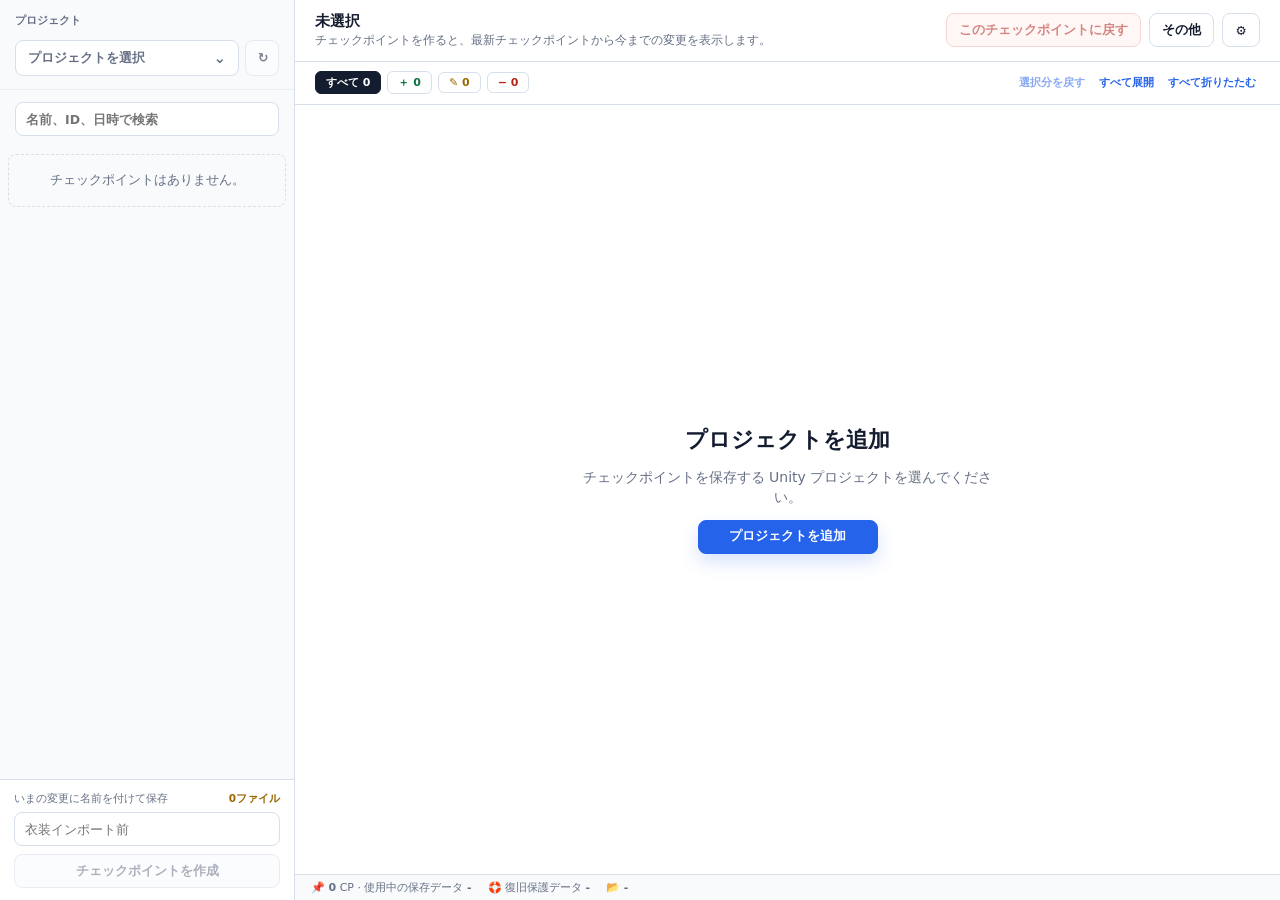
==== src/CheckPo.Tauri/frontend/index.html @ 946a8439 "Address authoritative restore review findings" ====
<!doctype html>
<html lang="ja">
  <head>
    <meta charset="UTF-8" />
    <meta name="viewport" content="width=device-width, initial-scale=1.0" />
    <title>CheckPo</title>
    <link rel="stylesheet" href="./styles.css" />
  </head>
  <body>
    <div class="app-shell">
      <main class="history-layout">
        <aside class="history-sidebar" aria-label="Project">
          <section class="project-header">
            <div class="project-switcher">
              <div class="project-menu" id="projectMenu">
                <span class="field-label" data-i18n="registeredProjects">Registered projects</span>
                <div class="project-picker-row">
                  <button class="project-menu-button" id="projectMenuButton" type="button" aria-haspopup="dialog">
                    <span id="projectMenuLabel" data-i18n="projectSelectPlaceholder">Choose a project</span>
                    <span class="menu-chevron" aria-hidden="true">⌄</span>
                  </button>
                  <button class="icon-button square-icon-button" id="refreshButton" type="button" data-command="refresh_project" data-i18n-aria-label="refresh" data-i18n-title="refresh" aria-label="Refresh" title="Refresh">
                    <span aria-hidden="true">↻</span>
                    <span class="sr-only" data-i18n="refresh">Refresh</span>
                  </button>
                </div>
              </div>
            </div>
          </section>

          <section class="history-tools">
            <label class="field">
              <span data-i18n="searchCheckpoints">Search checkpoints</span>
              <input id="checkpointSearch" type="text" autocomplete="off" data-i18n-placeholder="searchCheckpointsPlaceholder" />
            </label>
            <section class="checkpoint-index-notice" id="checkpointIndexNotice" role="region" aria-labelledby="checkpointIndexMessage" hidden>
              <p id="checkpointIndexMessage" role="status"></p>
              <button class="button" id="rebuildIndexButton" type="button" data-command="rebuild_index">索引を再構築</button>
            </section>
          </section>

          <div class="checkpoint-list" id="checkpointList" role="listbox" tabindex="0"></div>

          <section class="savebox">
            <label class="savebox-hint" for="checkpointName">
              <span data-i18n="saveCurrentChanges">いまの変更に名前を付けて保存</span>
              <b id="pendingFileCount">0<span data-i18n="fileUnit">ファイル</span></b>
            </label>
            <input id="checkpointName" type="text" data-i18n-placeholder="checkpointNamePlaceholder" data-i18n-aria-label="checkpointName" aria-label="チェックポイント名" />
            <button class="button primary" id="createCheckpointButton" type="button" data-command="create_checkpoint">
              <span data-i18n="createCheckpoint">チェックポイントを作成</span>
            </button>
          </section>
        </aside>

        <section class="detail-pane">
          <header class="detail-toolbar">
            <div class="active-checkpoint-card" id="activeCheckpointCard">
              <h2 id="activeCheckpointTitle" data-i18n="noSelection">No checkpoint selected</h2>
              <p id="diffSummary" data-i18n="diffEmpty">Create a checkpoint to see changes since the latest checkpoint.</p>
            </div>
            <div class="toolbar-actions">
              <button class="button danger-secondary" id="previewRollbackButton" type="button" data-command="preview_rollback" data-i18n="previewRollback">Preview rollback</button>
              <button class="button" id="advancedButton" type="button" data-i18n="advancedActions">More</button>
              <button class="icon-button settings-button" id="settingsButton" type="button" aria-label="設定" title="設定">⚙</button>
            </div>
          </header>

          <div class="diff-filter-row">
            <button class="filter-chip is-active" type="button" data-diff-filter="all">すべて 0</button>
            <button class="filter-chip added" type="button" data-diff-filter="added">＋ 0</button>
            <button class="filter-chip modified" type="button" data-diff-filter="modified">✎ 0</button>
            <button class="filter-chip deleted" type="button" data-diff-filter="deleted">− 0</button>
            <div class="tree-tools">
              <button class="ghost-button tree-command" id="discardSelectedDiffButton" type="button" data-destructive="true" data-i18n="discardSelectedChanges">選択分を戻す</button>
              <button class="ghost-button tree-command" id="expandDiffTreeButton" type="button" data-i18n="expandAll">すべて展開</button>
              <button class="ghost-button tree-command" id="collapseDiffTreeButton" type="button" data-i18n="collapseAll">すべて折りたたむ</button>
            </div>
          </div>

          <section class="update-banner" id="updateBanner" hidden>
            <div>
              <strong data-i18n="updateAvailable">A new version is available</strong>
              <span id="updateVersionText">Latest version: -</span>
            </div>
            <button class="button primary" id="installUpdateButton" type="button" data-i18n="installUpdate">Update</button>
          </section>

          <section class="pending-banner" id="pendingTransactionBanner" hidden>
            <div class="pending-banner-copy">
              <strong data-i18n="pendingTransactionTitle">Interrupted rollback detected</strong>
              <span id="pendingTransactionText">Recover the interrupted rollback before changing this project.</span>
              <section class="recovery-guidance" id="recoveryGuidance" aria-live="polite" hidden>
                <p id="recoveryFailureReason"></p>
              </section>
            </div>
            <div class="pending-banner-actions" id="pendingTransactionActions">
              <button class="button danger-secondary" id="recoverTransactionsButton" type="button" data-i18n="recoverTransactions">Recover</button>
            </div>
          </section>

          <section class="error-banner" id="errorBanner" role="alert" aria-live="assertive" hidden>
            <div>
              <strong>操作を完了できませんでした</strong>
              <span id="errorBannerText"></span>
            </div>
            <button class="ghost-button" id="dismissErrorButton" type="button">閉じる</button>
          </section>

          <section class="warning-banner" id="warningBanner" role="status" aria-live="polite" hidden>
            <div>
              <strong data-i18n="warningBannerTitle">一部を完全に確認できませんでした</strong>
              <span id="warningBannerText"></span>
            </div>
          </section>

          <section class="quarantine-banner" id="unresolvedQuarantineBanner" hidden>
            <div>
              <strong data-i18n="unresolvedQuarantineTitle">プロジェクトの状態を確認できません</strong>
              <span id="unresolvedQuarantineText"></span>
            </div>
          </section>

          <section class="project-warning-banner" id="projectWarningBanner" hidden>
            <div>
              <strong data-i18n="projectWarningTitle">Project path warning</strong>
              <span id="projectWarningText">This project was opened from a different path.</span>
            </div>
            <button class="button" id="confirmProjectLocationButton" type="button" data-command="confirm_project_location" data-i18n="confirmProjectLocation">Use this location</button>
            <button class="button danger-secondary" id="startSeparateProjectButton" type="button" data-command="start_as_separate_project" data-i18n="startSeparateProject">Start separately</button>
          </section>

          <section class="status-banner" id="statusBanner" role="status" aria-live="polite" hidden>
            <span id="statusBannerText"></span>
            <button class="ghost-button" id="dismissStatusButton" type="button">閉じる</button>
          </section>

          <section class="detail-content">
            <div class="project-empty-state" id="projectEmptyState">
              <h2 data-i18n="noProjectTitle">プロジェクトを追加</h2>
              <p data-i18n="noProjectDescription">チェックポイントを保存する Unity プロジェクトを選んでください。</p>
              <button class="button primary" id="addProjectFromEmptyButton" type="button" data-i18n="addProject">プロジェクトを追加</button>
            </div>
            <div class="diff-tree" id="diffGroups"></div>
          </section>

          <footer class="status-bar">
            <span data-i18n-title="referencedStorageDescription">📌 <strong id="checkpointCount">0</strong> CP · <span data-i18n="referencedStorage">使用中の保存データ</span> <strong id="storedSize">-</strong></span>
            <span>🛟 復旧保護データ <strong id="recoveryRescueSize">-</strong></span>
            <span class="status-path">📂 <strong id="projectStatusPath">-</strong></span>
            <span class="auto-refresh-status" id="autoRefreshStatus" hidden>
              <span class="activity-dot" aria-hidden="true"></span>
              <span data-i18n="refreshingDiffView">差分表示を更新中</span>
            </span>
            <span class="advanced-metric" hidden><strong id="logicalSize">-</strong><strong id="uniqueBlobs">-</strong><strong id="packCount">-</strong></span>
          </footer>
        </section>
      </main>
    </div>

    <div class="context-menu" id="contextMenu" role="menu" hidden></div>

    <div class="settings-overlay" id="settingsOverlay" hidden>
      <section class="settings-panel" role="dialog" aria-modal="true" aria-labelledby="settingsTitle">
        <header class="settings-header">
          <h2 id="settingsTitle" data-i18n="settings">Settings</h2>
          <button class="ghost-button" id="closeSettingsButton" type="button" data-i18n="close">Close</button>
        </header>

        <section class="settings-section" aria-labelledby="themeTitle">
          <h3 id="themeTitle" data-i18n="theme">Theme</h3>
          <div class="language-switcher settings-language-switcher" role="group" data-i18n-aria-label="theme" aria-label="テーマ">
            <button class="segmented is-active" id="themeSystem" type="button" data-theme-option="system" data-i18n="themeSystem" aria-pressed="true">System</button>
            <button class="segmented" id="themeLight" type="button" data-theme-option="light" data-i18n="themeLight" aria-pressed="false">Light</button>
            <button class="segmented" id="themeDark" type="button" data-theme-option="dark" data-i18n="themeDark" aria-pressed="false">Dark</button>
          </div>
        </section>

        <p class="dialog-status" id="settingsStatus" role="status" aria-live="polite" hidden></p>

        <section class="settings-section" aria-labelledby="updateSettingsTitle">
          <h3 id="updateSettingsTitle" data-i18n="updates">Updates</h3>
          <p id="updateSettingsStatus" data-i18n="updateStatusIdle">Update check has not run.</p>
          <div class="project-actions">
            <button class="button" id="checkUpdateButton" type="button" data-i18n="checkForUpdate">Check for updates</button>
          </div>
        </section>

        <section class="settings-section" aria-labelledby="storageSettingsTitle">
          <h3 id="storageSettingsTitle" data-i18n="storageRootPath">保存データの再接続</h3>
          <label class="field">
            <span data-i18n="defaultNewProjectStorageRoot">Default storage for new projects</span>
            <span class="field-with-button">
              <input id="settingsDefaultStorageRootPath" type="text" autocomplete="off" data-i18n-placeholder="defaultStorageRootPlaceholder" />
              <button class="icon-button square-icon-button field-folder-button" id="pickDefaultStorageRootButton" type="button" data-i18n-aria-label="pickStorageFolder" data-i18n-title="pickStorageFolder" aria-label="Pick storage folder" title="Pick storage folder">
                <svg viewBox="0 0 24 24" aria-hidden="true" focusable="false">
                  <path d="M3.5 6.5h6l2 2h9v9.5a2 2 0 0 1-2 2h-15a2 2 0 0 1-2-2v-9.5a2 2 0 0 1 2-2Z" />
                  <path d="M3.5 8.5h17" />
                </svg>
              </button>
            </span>
          </label>
          <label class="field">
            <span data-i18n="currentStorageRoot">Current storage</span>
            <input id="settingsStorageRootPath" type="text" autocomplete="off" readonly />
          </label>
          <label class="field">
            <span data-i18n="newStorageRoot">New storage</span>
            <span class="field-with-button">
              <input id="settingsNewStorageRootPath" type="text" autocomplete="off" />
              <button class="icon-button square-icon-button field-folder-button" id="pickStorageRootButton" type="button" data-i18n-aria-label="pickStorageFolder" data-i18n-title="pickStorageFolder" aria-label="Pick storage folder" title="Pick storage folder">
                <svg viewBox="0 0 24 24" aria-hidden="true" focusable="false">
                  <path d="M3.5 6.5h6l2 2h9v9.5a2 2 0 0 1-2 2h-15a2 2 0 0 1-2-2v-9.5a2 2 0 0 1 2-2Z" />
                  <path d="M3.5 8.5h17" />
                </svg>
              </button>
            </span>
          </label>
          <div class="project-actions">
            <button class="button primary" id="setStorageRootButton" type="button" data-command="set_storage_root" data-i18n="setStorageRoot">手動移動済みの保存データへ再接続</button>
          </div>
        </section>

        <section class="settings-section" aria-labelledby="gcSettingsTitle">
          <h3 id="gcSettingsTitle" data-i18n="gcDryRun">不要なバックアップデータ</h3>
          <p id="gcSummary" data-i18n="gcEmpty">GC analysis has not run.</p>
          <div class="project-actions">
            <button class="button" id="analyzeGcButton" type="button" data-command="analyze_gc" data-i18n="analyzeGc">不要なバックアップデータを確認</button>
            <button class="button danger-secondary" id="applyGcButton" type="button" data-command="apply_gc" data-i18n="applyGc">不要なバックアップデータを削除</button>
          </div>
          <p id="gcResult">-</p>
        </section>
      </section>
    </div>

    <div class="advanced-overlay" id="advancedOverlay" hidden>
      <section class="advanced-dialog" role="dialog" aria-modal="true" aria-labelledby="advancedTitle">
        <header class="advanced-dialog-header">
          <h2 id="advancedTitle" data-i18n="advancedActions">More</h2>
          <button class="ghost-button" id="closeAdvancedButton" type="button" data-i18n="close">Close</button>
        </header>

        <p class="dialog-status" id="advancedStatus" role="status" aria-live="polite" hidden></p>

        <div class="result-strip">
          <article class="info-band small">
            <h4 data-i18n="diffResult">Changes since latest checkpoint</h4>
            <p data-i18n="diffUpdated">Exact changes checked.</p>
          </article>
          <button class="button" id="diffButton" type="button" data-command="diff_checkpoint_full" data-i18n="runDiff">Check exact changes</button>
        </div>

        <div class="result-strip">
          <article class="info-band small">
            <h4 data-i18n="verification">Checkpoint corruption check</h4>
            <p id="verificationSummary" data-i18n="notRun">Not run.</p>
          </article>
          <div class="inline-actions">
            <button class="button" id="verifyButton" type="button" data-command="verify_checkpoint" data-i18n="verifyCheckpoint">Check checkpoint</button>
            <button class="button" id="verifyProjectButton" type="button" data-command="verify_project" data-i18n="verifyProject">Check project</button>
            <button class="button danger-secondary" id="deleteCheckpointButton" type="button" data-command="delete_checkpoint" data-i18n="deleteCheckpoint">Delete checkpoint</button>
          </div>
        </div>

        <details class="inspector-section">
          <summary data-i18n="maintenance">Maintenance</summary>
          <article class="storage-widget">
            <div class="maintenance-actions">
              <button class="button" id="previewCleanupButton" type="button" data-command="preview_transaction_cleanup" data-i18n="previewCleanup">Preview cleanup</button>
              <button class="button danger-secondary" id="applyCleanupButton" type="button" data-command="apply_transaction_cleanup" data-i18n="applyCleanup">Apply cleanup</button>
            </div>
            <h4 data-i18n="transactionCleanup">復旧用データの片付け</h4>
            <p id="cleanupSummary" data-i18n="cleanupEmpty">Cleanup preview has not run.</p>
            <p id="cleanupResult">-</p>
          </article>
          <article class="storage-widget">
            <div class="maintenance-actions">
              <button class="button" id="previewTempCleanupButton" type="button" data-command="preview_temp_cleanup">一時ファイル確認</button>
              <button class="button danger-secondary" id="applyTempCleanupButton" type="button" data-command="apply_temp_cleanup" data-destructive="true">一時ファイル削除</button>
            </div>
            <h4>一時ファイルの片付け</h4>
            <p id="tempCleanupSummary">未確認</p>
            <p id="tempCleanupResult">-</p>
          </article>
        </details>

        <details class="inspector-section">
          <summary data-i18n="operationLog">Operation log</summary>
          <article class="log-panel">
            <div class="section-heading compact">
              <h3 data-i18n="operationLog">Operation log</h3>
              <span>
                <button class="ghost-button" id="openDiagnosticLogsButton" type="button">診断ログフォルダ</button>
                <button class="ghost-button" id="clearLogButton" type="button" data-i18n="clear">Clear</button>
              </span>
            </div>
            <ol class="log-list" id="logList"></ol>
          </article>
        </details>

        <details class="inspector-section">
          <summary data-i18n="latestResult">Latest result</summary>
          <article class="raw-result">
            <div class="section-heading compact">
              <h3 data-i18n="latestResult">Latest result</h3>
              <button class="ghost-button" id="clearResultButton" type="button" data-i18n="clear">Clear</button>
            </div>
            <pre id="resultOutput">{}</pre>
          </article>
        </details>
      </section>
    </div>

    <div class="project-registration-overlay" id="projectRegistrationOverlay" hidden>
      <section class="project-registration-dialog" role="dialog" aria-modal="true" aria-labelledby="projectRegistrationTitle">
        <header class="project-registration-header">
          <h2 id="projectRegistrationTitle" data-i18n="addProject">Add project</h2>
          <button class="ghost-button" id="closeProjectRegistrationButton" type="button" data-i18n="close">Close</button>
        </header>

        <p class="dialog-status" id="projectRegistrationStatus" role="status" aria-live="polite" hidden></p>

        <label class="field">
          <span data-i18n="projectPath">Project path</span>
          <span class="field-with-button">
            <input id="projectPath" type="text" autocomplete="off" data-i18n-placeholder="projectPathPlaceholder" />
            <button class="icon-button square-icon-button field-folder-button" id="pickProjectButton" type="button" data-i18n-aria-label="pickFolder" data-i18n-title="pickFolder" aria-label="Pick folder" title="Pick folder">
              <svg viewBox="0 0 24 24" aria-hidden="true" focusable="false">
                <path d="M3.5 6.5h6l2 2h9v9.5a2 2 0 0 1-2 2h-15a2 2 0 0 1-2-2v-9.5a2 2 0 0 1 2-2Z" />
                <path d="M3.5 8.5h17" />
              </svg>
            </button>
          </span>
        </label>

        <label class="field">
          <span data-i18n="initialStorageRoot">Checkpoint storage</span>
          <span class="field-with-button">
            <input id="registrationStorageRootPath" type="text" autocomplete="off" data-i18n-placeholder="defaultStorageRootPlaceholder" />
            <button class="icon-button square-icon-button field-folder-button" id="pickRegistrationStorageRootButton" type="button" data-i18n-aria-label="pickStorageFolder" data-i18n-title="pickStorageFolder" aria-label="Pick storage folder" title="Pick storage folder">
              <svg viewBox="0 0 24 24" aria-hidden="true" focusable="false">
                <path d="M3.5 6.5h6l2 2h9v9.5a2 2 0 0 1-2 2h-15a2 2 0 0 1-2-2v-9.5a2 2 0 0 1 2-2Z" />
                <path d="M3.5 8.5h17" />
              </svg>
            </button>
          </span>
        </label>

        <fieldset class="initial-checkpoint-choice">
          <legend data-i18n="initialCheckpointQuestion">初回チェックポイントを作りますか？</legend>
          <label class="radio-row">
            <input type="radio" name="registrationInitialCheckpoint" value="yes" checked />
            <span data-i18n="initialCheckpointYes">はい（おすすめ）</span>
          </label>
          <label class="radio-row">
            <input type="radio" name="registrationInitialCheckpoint" value="no" />
            <span data-i18n="initialCheckpointNo">いいえ</span>
          </label>
        </fieldset>

        <div class="project-actions">
          <button class="button primary" id="openProjectButton" type="button">
            <span data-i18n="openOrStartProject">Use this project</span>
          </button>
        </div>
      </section>
    </div>

    <div class="project-selection-overlay" id="projectSelectionOverlay" hidden>
      <section class="project-selection-dialog" role="dialog" aria-modal="true" aria-labelledby="projectSelectionTitle">
        <header class="project-selection-header">
          <h2 id="projectSelectionTitle" data-i18n="registeredProjects">Registered projects</h2>
          <button class="ghost-button" id="closeProjectSelectionButton" type="button" data-i18n="close">Close</button>
        </header>

        <p class="dialog-status" id="projectSelectionStatus" role="status" aria-live="polite" hidden></p>

        <div class="project-selection-list" id="projectSelectionList" role="listbox" aria-label="登録済みプロジェクト"></div>

        <div class="dialog-actions">
          <button class="button primary" id="addProjectFromSelectionButton" type="button" data-i18n="addProject">Add project</button>
        </div>
      </section>
    </div>

    <div class="rollback-overlay" id="rollbackOverlay" hidden>
      <section class="rollback-dialog" role="dialog" aria-modal="true" aria-labelledby="rollbackDialogTitle">
        <header class="rollback-dialog-header">
          <div>
            <p class="eyebrow" data-i18n="selectedActions">Selected checkpoint</p>
            <h2 id="rollbackDialogTitle" data-i18n="rollback">Rollback</h2>
          </div>
          <button class="ghost-button" id="closeRollbackDialogButton" type="button" data-i18n="close">Close</button>
        </header>

        <p class="dialog-status" id="rollbackStatus" role="status" aria-live="polite" hidden></p>

        <section class="rollback-zone">
          <div class="danger-band">
            <h2 data-i18n="rollbackTitle">Rollback modifies the current Unity project</h2>
            <p data-i18n="rollbackAuthoritativeDescription">Close Unity before restoring. CheckPo verifies the target is stable and temporarily protects conflicting content before applying the selected checkpoint.</p>
            <p id="rollbackSummary" data-i18n="rollbackEmpty">Preview rollback before applying it.</p>
            <p class="dialog-error" id="rollbackError" role="alert" hidden></p>
            <ul id="rollbackWarnings"></ul>
          </div>
          <div class="rollback-confirm">
            <label class="checkbox-row">
              <input id="rollbackConfirm" type="checkbox" />
              <span data-i18n="rollbackConfirm">I understand this will modify the current Unity project.</span>
            </label>
            <button class="button danger" id="applyRollbackButton" type="button" data-command="apply_rollback" disabled>
              <span data-i18n="applyRollback">Apply rollback</span>
            </button>
          </div>
          <div class="operation-list" id="rollbackOperations"></div>
        </section>
      </section>
    </div>

    <div class="recovery-conflict-overlay" id="recoveryConflictOverlay" hidden>
      <section class="recovery-conflict-dialog" role="dialog" aria-modal="true" aria-labelledby="recoveryConflictTitle">
        <header class="recovery-conflict-header">
          <div>
            <p class="eyebrow">中断された作業の復旧</p>
            <h2 id="recoveryConflictTitle">残したいファイルを選ぶ</h2>
          </div>
          <button class="ghost-button" id="closeRecoveryConflictButton" type="button">閉じる</button>
        </header>

        <p>先にUnityを閉じてください。選んだファイルは別の場所へ保存できます。すべての競合内容は復旧前にCheckPo内部へ一時保護されますが、「復旧用データの片付け」で削除されます。</p>
        <p class="dialog-status" id="recoveryConflictStatus" role="status" aria-live="polite" hidden></p>

        <label class="recovery-select-all">
          <input id="recoverySelectAll" type="checkbox" checked />
          <span>すべて選択</span>
          <strong id="recoverySelectionSummary"></strong>
        </label>
        <div class="recovery-conflict-list" id="recoveryConflictList"></div>

        <label class="field">
          <span>保存先</span>
          <span class="field-with-button">
            <input id="recoveryExportRoot" type="text" readonly placeholder="保存先フォルダーを選んでください" />
            <button class="icon-button square-icon-button field-folder-button" id="pickRecoveryExportRootButton" type="button" aria-label="保存先フォルダーを選ぶ" title="保存先フォルダーを選ぶ">
              <svg viewBox="0 0 24 24" aria-hidden="true" focusable="false">
                <path d="M3.5 6.5h6l2 2h9v9.5a2 2 0 0 1-2 2h-15a2 2 0 0 1-2-2v-9.5a2 2 0 0 1 2-2Z" />
                <path d="M3.5 8.5h17" />
              </svg>
            </button>
          </span>
        </label>

        <p class="recovery-selection-warning" id="recoverySelectionWarning" hidden></p>
        <div class="dialog-actions recovery-conflict-actions">
          <button class="button" id="cancelRecoveryConflictButton" type="button">キャンセル</button>
          <button class="button danger-secondary" id="applyRecoveryConflictWithoutExportButton" type="button" disabled>外部保存せず復旧</button>
          <button class="button primary" id="applyRecoveryConflictButton" type="button" disabled>選んだファイルを保存して復旧</button>
        </div>
      </section>
    </div>

    <div class="confirm-overlay" id="confirmOverlay" hidden>
      <section class="confirm-box" role="dialog" aria-modal="true" aria-labelledby="confirmTitle">
        <h2 id="confirmTitle">確認</h2>
        <p id="confirmMessage">続行しますか？</p>
        <fieldset class="initial-checkpoint-choice" id="confirmInitialCheckpointChoice" hidden>
          <legend data-i18n="initialCheckpointQuestion">初回チェックポイントを作りますか？</legend>
          <label class="radio-row">
            <input type="radio" name="confirmInitialCheckpoint" value="yes" checked />
            <span data-i18n="initialCheckpointYes">はい（おすすめ）</span>
          </label>
          <label class="radio-row">
            <input type="radio" name="confirmInitialCheckpoint" value="no" />
            <span data-i18n="initialCheckpointNo">いいえ</span>
          </label>
        </fieldset>
        <div class="confirm-actions">
          <button class="button" id="confirmCancelButton" type="button">キャンセル</button>
          <button class="button danger" id="confirmOkButton" type="button">戻す</button>
        </div>
      </section>
    </div>

    <div class="confirm-overlay error-overlay" id="errorOverlay" hidden>
      <section class="confirm-box" role="alertdialog" aria-modal="true" aria-labelledby="errorDialogTitle" aria-describedby="errorDialogText">
        <h2 id="errorDialogTitle">操作を完了できませんでした</h2>
        <p id="errorDialogText"></p>
        <div class="confirm-actions">
          <button class="button primary" id="dismissErrorDialogButton" type="button">閉じる</button>
        </div>
      </section>
    </div>

    <div class="busy-overlay" id="busyOverlay" hidden>
      <div class="busy-box" role="dialog" aria-modal="true" aria-labelledby="busyTitle" aria-describedby="busyCommand busyProgressText busyCloseNotice" tabindex="-1">
        <div class="spinner" aria-hidden="true"></div>
        <strong id="busyTitle" data-i18n="working">Working...</strong>
        <span id="busyCommand"></span>
        <progress id="busyProgress" class="busy-progress" max="100"></progress>
        <span id="busyProgressText" class="busy-progress-text"></span>
        <span id="busyCloseNotice" class="busy-close-notice" role="status" aria-live="assertive" hidden></span>
        <button class="button" id="cancelOperationButton" type="button" data-i18n="cancelOperation">Cancel</button>
      </div>
    </div>

    <script src="./config.js" defer></script>
    <script src="./utils.js" defer></script>
    <script src="./i18n.js" defer></script>
    <script src="./frontend-state.js" defer></script>
    <script src="./app.js" defer></script>
    <script src="./theme.js" defer></script>
    <script src="./diff-tree.js" defer></script>
    <script src="./dialogs.js" defer></script>
  </body>
</html>
---- src/CheckPo.Tauri/frontend/styles.css ----
/*
  Stylesheet order is intentional:
  1. theme tokens and legacy component rules
  2. canonical hybrid tree UI overrides
  3. explicit theme overrides
  4. final layout guard

  Later sections are the source of truth when selectors overlap.
*/

:root {
  color-scheme: light;
  --bg: #eef3f8;
  --surface: #ffffff;
  --surface-strong: #f6f8fb;
  --surface-muted: #f8fafc;
  --surface-elevated: rgba(255, 255, 255, 0.92);
  --control-bg: #f8fafc;
  --control-hover: #f1f5f9;
  --text: #141c2f;
  --muted: #667085;
  --border: #d7dfeb;
  --border-soft: #e7edf5;
  --primary: #2563eb;
  --primary-dark: #1d4ed8;
  --primary-soft: #eff6ff;
  --danger: #b42318;
  --danger-soft: #fff1f0;
  --warning: #f97316;
  --warning-soft: #fff7ed;
  --success: #087443;
  --success-soft: #ecfdf3;
  --hover-border: #b8c5d8;
  --ring: rgba(37, 99, 235, 0.16);
  --shadow: 0 18px 50px rgba(15, 23, 42, 0.1);
  --shadow-soft: 0 1px 2px rgba(15, 23, 42, 0.05);
  font-family:
    Inter, ui-sans-serif, system-ui, -apple-system, BlinkMacSystemFont, "Segoe UI", sans-serif;
}

* {
  box-sizing: border-box;
}

[hidden] {
  display: none !important;
}

body {
  min-width: 360px;
  margin: 0;
  background:
    linear-gradient(180deg, #f7f9fc 0, #eef3f8 340px),
    var(--bg);
  color: var(--text);
}

button,
input,
select {
  font: inherit;
}

input,
select,
button {
  transition:
    background-color 0.16s ease,
    border-color 0.16s ease,
    box-shadow 0.16s ease,
    color 0.16s ease,
    transform 0.16s ease;
}

button {
  cursor: pointer;
}

button:disabled,
select:disabled {
  cursor: not-allowed;
  opacity: 0.55;
}

.app-shell {
  width: min(1440px, 100%);
  min-height: 100vh;
  margin: 0 auto;
  padding: 16px;
}

.brand,
.path-row,
.button-grid,
.create-row,
.inline-actions,
.list-toolbar,
.rollback-confirm,
.maintenance-actions {
  display: flex;
  align-items: center;
  gap: 12px;
}

.brand-mark {
  display: grid;
  width: 48px;
  height: 48px;
  place-items: center;
  border-radius: 8px;
  background: #172033;
  color: #ffffff;
  font-weight: 800;
  letter-spacing: 0;
}

h1,
h2,
h3,
h4,
p {
  margin: 0;
}

h1 {
  font-size: 24px;
  line-height: 1.15;
}

h2 {
  font-size: 18px;
}

h3 {
  font-size: 15px;
}

h4 {
  font-size: 13px;
}

p {
  color: var(--muted);
  line-height: 1.45;
}

.language-switcher {
  display: inline-flex;
  padding: 3px;
  border: 1px solid var(--border);
  border-radius: 999px;
  background: rgba(255, 255, 255, 0.8);
}

.segmented {
  min-width: 82px;
  min-height: 30px;
  border: 0;
  border-radius: 999px;
  background: transparent;
  color: var(--muted);
}

.segmented.is-active {
  background: var(--text);
  color: #ffffff;
}

.client-layout {
  display: grid;
  grid-template-columns: 380px minmax(0, 1fr);
  min-height: calc(100vh - 32px);
  border: 1px solid var(--border);
  border-radius: 8px;
  overflow: hidden;
  background: var(--surface-elevated);
  box-shadow: var(--shadow);
}

.history-layout {
  display: grid;
  grid-template-columns: 360px minmax(0, 1fr);
  min-height: calc(100vh - 32px);
  border: 1px solid var(--border);
  border-radius: 8px;
  overflow: hidden;
  background: var(--surface-elevated);
  box-shadow: var(--shadow);
}

.history-sidebar {
  display: grid;
  grid-template-rows: auto auto minmax(0, 1fr);
  min-width: 0;
  min-height: 0;
  border-right: 1px solid var(--border);
  background: var(--surface-muted);
}

.project-header,
.history-tools {
  display: grid;
  gap: 14px;
  padding: 16px;
  border-bottom: 1px solid var(--border);
}

.project-header h2 {
  overflow: hidden;
  text-overflow: ellipsis;
  white-space: nowrap;
}

.detail-pane {
  display: grid;
  grid-template-rows: auto auto minmax(0, 1fr);
  min-width: 0;
  min-height: 0;
  background: var(--bg);
}

.detail-toolbar {
  display: flex;
  align-items: center;
  justify-content: space-between;
  gap: 14px;
  min-height: 72px;
  border-bottom: 1px solid var(--border);
  background: var(--surface-elevated);
  padding: 12px 16px;
}

.detail-toolbar h2 {
  max-width: 46vw;
  overflow: hidden;
  text-overflow: ellipsis;
  white-space: nowrap;
}

.active-checkpoint-card {
  min-width: 0;
  border-radius: 8px;
  padding: 6px 8px;
}

.active-checkpoint-card.is-disabled {
  cursor: default;
}

.detail-content {
  display: grid;
  grid-template-columns: minmax(0, 1fr);
  min-height: 0;
  overflow: auto;
  background: var(--bg);
  padding: 16px;
}

.primary-column {
  display: grid;
  align-content: start;
  gap: 12px;
  min-width: 0;
}

.result-strip {
  display: grid;
  gap: 10px;
}

.advanced-metric {
  display: none !important;
}

.inspector-section {
  border-top: 1px solid var(--border-soft);
  padding-top: 10px;
}

.inspector-section:last-child {
  border-bottom: 1px solid var(--border-soft);
  padding-bottom: 10px;
}

.inspector-section summary {
  min-height: 34px;
  color: var(--text);
  cursor: pointer;
  font-size: 13px;
  font-weight: 800;
  list-style-position: outside;
}

.inspector-section[open] summary {
  margin-bottom: 10px;
}

.sidebar {
  display: grid;
  grid-template-rows: auto minmax(0, 1fr);
  min-height: 0;
  border-right: 1px solid var(--border);
  background: var(--surface-muted);
}

.sidebar-section {
  min-width: 0;
  padding: 14px;
}

.project-section {
  border-bottom: 1px solid var(--border);
}

.checkpoints-section {
  display: grid;
  grid-template-rows: auto auto minmax(0, 1fr);
  min-height: 0;
}

.project-actions,
.inline-actions,
.toolbar-actions {
  display: flex;
  flex-wrap: wrap;
  gap: 8px;
}

.project-actions {
  margin-top: 10px;
}

.project-switcher {
  display: grid;
  grid-template-columns: minmax(0, 1fr);
  gap: 8px;
}

.dialog-actions {
  display: flex;
  flex-wrap: wrap;
  gap: 8px;
}

.project-menu {
  display: grid;
  gap: 6px;
  min-width: 0;
}

.project-picker-row {
  display: grid;
  grid-template-columns: minmax(0, 1fr) 40px;
  align-items: center;
  gap: 8px;
}

.field-label {
  color: var(--muted);
  font-size: 13px;
  font-weight: 600;
}

.project-menu-button {
  display: grid;
  grid-template-columns: minmax(0, 1fr) auto;
  align-items: center;
  gap: 10px;
  width: 100%;
  min-height: 40px;
  border: 1px solid var(--border);
  border-radius: 8px;
  background: var(--control-bg);
  color: var(--muted);
  padding: 8px 10px;
  text-align: left;
  font-weight: 800;
}

.project-menu-button.has-selection {
  color: var(--text);
}

.project-menu-button:hover:not(:disabled),
.project-menu-button[aria-expanded="true"] {
  border-color: var(--hover-border);
  background: var(--control-hover);
  box-shadow: var(--shadow-soft);
}

.menu-chevron {
  color: var(--muted);
  font-size: 15px;
}

.project-selection-list {
  display: grid;
  gap: 8px;
  max-height: min(420px, 52vh);
  overflow: auto;
}

.project-selection-list .empty-list {
  margin: 0;
}

.project-menu-item {
  display: grid;
  gap: 3px;
  width: 100%;
  min-height: 38px;
  border: 0;
  border-radius: 6px;
  background: transparent;
  color: var(--text);
  padding: 8px 9px;
  text-align: left;
  font-weight: 800;
}

.project-menu-item small {
  overflow: hidden;
  color: var(--muted);
  font-size: 11px;
  font-weight: 600;
  text-overflow: ellipsis;
  white-space: nowrap;
}

.project-menu-item:hover,
.project-menu-item.is-active {
  background: var(--primary-soft);
}

.project-menu-item.add-item {
  color: var(--primary);
}

.project-dialog-item {
  display: grid;
  gap: 4px;
  width: 100%;
  min-height: 56px;
  border: 1px solid var(--border);
  border-radius: 8px;
  background: var(--surface);
  color: var(--text);
  padding: 10px 12px;
  text-align: left;
  font-weight: 800;
}

.project-dialog-item small {
  overflow: hidden;
  color: var(--muted);
  font-size: 12px;
  font-weight: 600;
  text-overflow: ellipsis;
  white-space: nowrap;
}

.project-dialog-item:hover,
.project-dialog-item.is-active {
  border-color: var(--primary);
  background: var(--primary-soft);
}

.project-actions .button,
.project-actions .icon-button {
  flex: 1 1 110px;
}

.icon-button {
  min-height: 38px;
  border: 1px solid var(--border);
  border-radius: 8px;
  background: var(--control-bg);
  color: var(--text);
  padding: 8px 10px;
  font-weight: 700;
}

.square-icon-button {
  display: grid;
  width: 40px;
  height: 40px;
  min-height: 40px;
  place-items: center;
  padding: 0;
  font-size: 18px;
  line-height: 1;
}

.sr-only {
  position: absolute;
  width: 1px;
  height: 1px;
  overflow: hidden;
  clip: rect(0, 0, 0, 0);
  white-space: nowrap;
}

.settings-button {
  min-width: 72px;
  background: var(--control-bg);
}

.main-pane {
  min-width: 0;
  min-height: 0;
  overflow: auto;
  background: var(--surface);
}

.main-toolbar {
  position: sticky;
  top: 0;
  z-index: 2;
  display: flex;
  align-items: center;
  justify-content: space-between;
  gap: 14px;
  min-height: 72px;
  border-bottom: 1px solid var(--border);
  background: var(--surface-elevated);
  padding: 12px 16px;
}

.main-toolbar h2 {
  max-width: 52vw;
  overflow: hidden;
  text-overflow: ellipsis;
  white-space: nowrap;
}

.eyebrow {
  color: var(--muted);
  font-size: 12px;
  font-weight: 800;
  text-transform: uppercase;
}

.status-strip {
  display: grid;
  grid-template-columns: repeat(3, minmax(100px, 1fr));
  border-bottom: 1px solid var(--border);
  background: var(--surface-elevated);
}

.status-strip article {
  display: grid;
  gap: 3px;
  min-height: 66px;
  border-right: 1px solid var(--border-soft);
  padding: 12px 14px;
}

.status-strip article:last-child {
  border-right: 0;
}

.status-strip article:nth-child(3) {
  border-right: 0;
}

.status-strip span {
  color: var(--muted);
  font-size: 11px;
  font-weight: 800;
  text-transform: uppercase;
}

.status-strip strong {
  font-size: 18px;
  overflow-wrap: anywhere;
}

.update-banner,
.error-banner,
.warning-banner,
.pending-banner,
.quarantine-banner,
.project-warning-banner,
.status-banner {
  display: flex;
  align-items: center;
  justify-content: space-between;
  gap: 12px;
  border-bottom: 1px solid var(--border);
  padding: 10px 16px;
}

.update-banner {
  background: var(--success-soft);
}

.error-banner {
  background: var(--danger-soft);
}

.warning-banner {
  background: var(--warning-soft);
}

.pending-banner {
  background: var(--warning-soft);
  align-items: flex-start;
}

.pending-banner-copy {
  flex: 1 1 480px;
}

.pending-banner .pending-banner-actions {
  display: flex;
  flex: 0 1 auto;
  flex-wrap: wrap;
  justify-content: flex-end;
  gap: 8px;
}

.recovery-guidance {
  display: grid;
  gap: 5px;
  margin-top: 8px;
  padding-top: 8px;
  border-top: 1px solid color-mix(in srgb, var(--warning) 30%, transparent);
}

.recovery-guidance p {
  margin: 0;
  color: var(--text);
  font-size: 12px;
  line-height: 1.5;
}

.quarantine-banner {
  background: var(--danger-soft);
}

.project-warning-banner {
  background: var(--warning-soft);
}

.status-banner {
  background: var(--primary-soft);
}

.update-banner div,
.error-banner div,
.warning-banner div,
.pending-banner div,
.quarantine-banner div,
.project-warning-banner div {
  display: grid;
  gap: 2px;
  min-width: 0;
}

.update-banner strong {
  color: var(--success);
  font-size: 13px;
}

.pending-banner strong {
  color: var(--warning);
  font-size: 13px;
}

.error-banner strong {
  color: var(--danger);
  font-size: 13px;
}

.warning-banner strong {
  color: var(--warning);
  font-size: 13px;
}

.quarantine-banner strong {
  color: var(--danger);
  font-size: 13px;
}

.project-warning-banner strong {
  color: var(--warning);
  font-size: 13px;
}

.update-banner span,
.error-banner span,
.warning-banner span,
.pending-banner span,
.quarantine-banner span,
.project-warning-banner span,
.status-banner span {
  color: var(--muted);
  font-size: 12px;
  overflow-wrap: anywhere;
}

.dialog-status {
  border: 1px solid var(--border);
  border-radius: 8px;
  background: var(--primary-soft);
  color: var(--text);
  padding: 9px 11px;
  font-size: 12px;
  font-weight: 700;
  line-height: 1.45;
  overflow-wrap: anywhere;
}

.dialog-error {
  margin: 8px 0 0;
  color: var(--danger);
  font-weight: 700;
  white-space: pre-wrap;
}

.work-surface {
  display: grid;
  grid-template-columns: minmax(0, 1fr) 300px;
  gap: 14px;
  padding: 14px;
}

.surface-column,
.inspector,
.bottom-drawer {
  display: grid;
  align-content: start;
  gap: 12px;
  min-width: 0;
}

.diff-panel,
.storage-widget,
.log-panel {
  border: 1px solid var(--border);
  border-radius: 8px;
  background: var(--surface);
  padding: 14px;
  box-shadow: var(--shadow-soft);
}

.storage-widget h4 {
  margin-top: 12px;
  margin-bottom: 4px;
}

.rollback-zone {
  display: grid;
  gap: 10px;
  padding: 0;
}

.bottom-drawer {
  grid-template-columns: minmax(0, 1fr) minmax(280px, 0.7fr);
  padding: 0 14px 14px;
}

.visually-compact strong {
  font-size: 12px;
}

.workspace {
  display: grid;
  grid-template-columns: 360px minmax(0, 1fr);
  gap: 16px;
}

.command-panel,
.content-area {
  border: 1px solid var(--border);
  border-radius: 8px;
  background: var(--surface-elevated);
  box-shadow: var(--shadow);
}

.command-panel {
  align-self: start;
  padding: 18px;
}

.content-area {
  min-width: 0;
  overflow: hidden;
}

.section-heading {
  display: flex;
  align-items: flex-start;
  justify-content: space-between;
  gap: 12px;
  margin-bottom: 16px;
}

.section-heading.compact {
  align-items: center;
  margin-bottom: 12px;
}

.field {
  display: grid;
  gap: 6px;
  width: 100%;
  color: var(--muted);
  font-size: 13px;
  font-weight: 600;
}

.field-with-button {
  position: relative;
  display: block;
}

.field-with-button input[type="text"] {
  min-width: 0;
  padding-right: 44px;
}

.field-with-button .field-folder-button.square-icon-button {
  position: absolute;
  top: 50%;
  right: 5px;
  width: 30px;
  height: 30px;
  min-height: 30px;
  border: 0;
  background: transparent;
  color: var(--muted);
  padding: 0;
  transform: translateY(-50%);
  transition:
    background-color 0.12s ease,
    color 0.12s ease;
}

.field-with-button .field-folder-button svg {
  display: block;
  position: absolute;
  top: 50%;
  left: 50%;
  width: 18px;
  height: 18px;
  fill: none;
  stroke: currentColor;
  stroke-width: 1.8;
  stroke-linecap: round;
  stroke-linejoin: round;
  transform: translate(-50%, -50%);
}

.field-with-button .field-folder-button:hover:not(:disabled) {
  color: var(--text);
  background: var(--control-hover);
}

.field-with-button .field-folder-button:active:not(:disabled) {
  transform: translateY(-50%);
  box-shadow: none;
}

input[type="text"] {
  width: 100%;
  min-height: 40px;
  border: 1px solid var(--border);
  border-radius: 8px;
  background: var(--control-bg);
  color: var(--text);
  padding: 9px 11px;
  outline: none;
}

select {
  width: 100%;
  min-height: 40px;
  border: 1px solid var(--border);
  border-radius: 8px;
  background: var(--control-bg);
  color: var(--text);
  padding: 9px 34px 9px 11px;
  outline: none;
}

input[type="text"]:focus,
input[type="search"]:focus,
select:focus {
  border-color: var(--primary);
  background: var(--surface);
  box-shadow: 0 0 0 3px var(--ring);
}

input[type="search"] {
  width: 100%;
  min-height: 40px;
  border: 1px solid var(--border);
  border-radius: 8px;
  background: var(--control-bg);
  color: var(--text);
  padding: 9px 11px;
  outline: none;
}

.path-row {
  align-items: flex-end;
  flex-wrap: wrap;
}

.path-row .button {
  flex: 0 0 auto;
}

.button-grid {
  display: grid;
  grid-template-columns: 1fr 1fr 1fr;
  margin-top: 12px;
}

.button,
.ghost-button {
  min-height: 38px;
  border: 1px solid var(--border);
  border-radius: 8px;
  background: var(--control-bg);
  color: var(--text);
  padding: 8px 12px;
  font-weight: 760;
}

.button:hover:not(:disabled),
.ghost-button:hover:not(:disabled) {
  border-color: var(--hover-border);
  background: var(--control-hover);
  box-shadow: var(--shadow-soft);
}

.button:active:not(:disabled),
.icon-button:active:not(:disabled),
.ghost-button:active:not(:disabled) {
  transform: translateY(1px);
}

.button.primary {
  border-color: var(--primary);
  background: var(--primary);
  color: #ffffff;
  box-shadow: 0 8px 18px rgba(37, 99, 235, 0.18);
}

.button.primary:hover:not(:disabled) {
  border-color: var(--primary-dark);
  background: var(--primary-dark);
}

.button.danger {
  border-color: var(--danger);
  background: var(--danger);
  color: #ffffff;
}

.button.danger-secondary {
  border-color: #f5b4ae;
  background: var(--danger-soft);
  color: var(--danger);
}

@media (max-width: 760px) {
  .app-shell {
    padding: 0;
  }

  .history-layout {
    min-height: 100vh;
  }

  .detail-toolbar {
    align-items: flex-start;
  }
}

.ghost-button {
  min-height: 32px;
  background: transparent;
  padding: 6px 10px;
  color: var(--muted);
}

.project-registration {
  border-top: 1px solid var(--border-soft);
  padding-top: 10px;
}

.project-registration summary {
  min-height: 32px;
  color: var(--text);
  cursor: pointer;
  font-size: 13px;
  font-weight: 800;
}

.project-registration[open] summary {
  margin-bottom: 10px;
}

.metric-card {
  display: grid;
  gap: 4px;
}

.metric-card span {
  color: var(--muted);
  font-size: 12px;
  font-weight: 700;
  text-transform: uppercase;
}

.tabs {
  display: flex;
  gap: 4px;
  overflow-x: auto;
  border-bottom: 1px solid var(--border);
  padding: 8px 8px 0;
}

.tab {
  min-height: 40px;
  border: 0;
  border-bottom: 3px solid transparent;
  background: transparent;
  color: var(--muted);
  padding: 8px 14px;
  font-weight: 800;
  white-space: nowrap;
}

.tab.is-active {
  border-bottom-color: var(--primary);
  color: var(--primary);
}

.tab-panel {
  display: none;
  padding: 18px;
}

.tab-panel.is-active {
  display: block;
}

.metrics-grid {
  display: grid;
  grid-template-columns: repeat(5, minmax(120px, 1fr));
  gap: 12px;
  margin-bottom: 16px;
}

.metric-card,
.info-band,
.raw-result,
.side-actions,
.danger-band,
.rollback-confirm,
.diff-card,
.operation-group {
  border: 1px solid var(--border);
  border-radius: 8px;
  background: var(--surface);
  box-shadow: var(--shadow-soft);
}

.metric-card {
  min-height: 96px;
  padding: 14px;
}

.metric-card strong {
  font-size: 22px;
  overflow-wrap: anywhere;
}

.info-band,
.raw-result,
.danger-band {
  padding: 14px;
}

.info-band.small {
  padding: 12px;
}

.info-band h3,
.info-band h4,
.danger-band h2 {
  margin-bottom: 6px;
}

.raw-result {
  margin-top: 0;
}

pre {
  max-height: 320px;
  margin: 0;
  overflow: auto;
  border-radius: 8px;
  background: #111827;
  color: #d1d5db;
  padding: 12px;
  font-size: 12px;
  line-height: 1.5;
}

.split-layout {
  display: grid;
  grid-template-columns: minmax(0, 1fr) 280px;
  gap: 16px;
}

.create-row {
  align-items: flex-end;
  gap: 10px;
  margin-bottom: 16px;
}

.create-row .button {
  min-width: 112px;
  white-space: nowrap;
}

.list-toolbar {
  justify-content: space-between;
  margin-bottom: 10px;
}

.list-toolbar span {
  color: var(--muted);
  font-size: 13px;
  overflow-wrap: anywhere;
}

.checkpoint-list {
  display: grid;
  gap: 10px;
  max-height: 560px;
  overflow: auto;
  padding-right: 4px;
}

.history-sidebar > .checkpoint-list {
  position: relative;
  align-content: start;
  gap: 0;
  max-height: none;
  min-height: 0;
  padding: 14px;
}

.checkpoint-item,
.checkpoint-row {
  width: 100%;
  border: 1px solid var(--border);
  border-radius: 8px;
  background: var(--surface);
  padding: 12px;
  text-align: left;
}

.history-sidebar .checkpoint-row {
  position: relative;
  border-color: var(--border-soft);
  border-radius: 8px;
  background: var(--surface-elevated);
  margin-bottom: 10px;
  padding: 12px 12px 12px 18px;
  box-shadow: var(--shadow-soft);
}

.history-sidebar .checkpoint-row::before {
  position: absolute;
  top: 10px;
  bottom: 10px;
  left: 7px;
  width: 3px;
  border-radius: 999px;
  background: transparent;
  content: "";
}

.history-sidebar .checkpoint-row.is-selected {
  border-color: #bfdbfe;
  background: var(--primary-soft);
}

.history-sidebar .checkpoint-row.is-selected::before {
  background: var(--primary);
}

.checkpoint-item:hover,
.checkpoint-item.is-selected,
.checkpoint-row:hover,
.checkpoint-row.is-selected {
  border-color: var(--primary);
  background: var(--primary-soft);
}

.checkpoint-item strong,
.checkpoint-item span,
.checkpoint-row span {
  display: block;
  overflow-wrap: anywhere;
}

.checkpoint-item strong,
.checkpoint-title {
  margin-bottom: 4px;
  font-weight: 800;
}

.checkpoint-row.is-renaming {
  cursor: text;
}

.checkpoint-rename-input {
  width: 100%;
  min-width: 0;
  border: 1px solid var(--primary);
  border-radius: 6px;
  background: var(--surface);
  color: var(--text);
  padding: 6px 8px;
  font: inherit;
  font-weight: 800;
  outline: none;
}

.checkpoint-meta {
  display: flex;
  flex-wrap: wrap;
  gap: 8px 14px;
  margin-top: 10px;
  color: var(--muted);
  font-size: 12px;
}

.context-menu {
  position: fixed;
  z-index: 3000;
  min-width: 180px;
  border: 1px solid var(--border);
  border-radius: 8px;
  background: var(--surface-elevated);
  padding: 6px;
  box-shadow: var(--shadow-strong);
}

.context-menu-item {
  display: block;
  width: 100%;
  border: 0;
  border-radius: 6px;
  background: transparent;
  color: var(--text);
  padding: 8px 10px;
  text-align: left;
  font: inherit;
  font-size: 13px;
}

.context-menu-item:hover,
.context-menu-item:focus-visible {
  background: var(--primary-soft);
  outline: none;
}

.context-menu-item.danger {
  color: var(--danger);
}

.context-menu-item:disabled {
  color: var(--muted);
  cursor: not-allowed;
  opacity: 0.6;
}

.context-menu-separator {
  height: 1px;
  margin: 6px 4px;
  background: var(--border-soft);
}

.side-actions {
  display: grid;
  align-content: start;
  gap: 10px;
  padding: 14px;
}

.diff-grid,
.storage-panels,
.operation-list {
  display: grid;
  gap: 12px;
}

.change-file-panel {
  overflow: hidden;
  border: 1px solid var(--border);
  border-radius: 8px;
  background: var(--surface);
}

.change-file-toolbar {
  display: flex;
  align-items: center;
  justify-content: space-between;
  gap: 12px;
  border-bottom: 1px solid var(--border-soft);
  background: var(--surface-strong);
  padding: 8px 10px;
}

.change-file-summary {
  display: flex;
  align-items: baseline;
  gap: 8px;
  min-width: 0;
}

.change-file-summary strong {
  font-size: 13px;
}

.change-file-summary span {
  color: var(--muted);
  font-size: 12px;
  font-weight: 700;
}

.change-file-actions {
  display: flex;
  flex-wrap: wrap;
  gap: 8px;
}

.change-file-list {
  max-height: 360px;
  overflow: auto;
  font-family: ui-monospace, SFMono-Regular, Menlo, Consolas, monospace;
}

.change-file-row {
  display: grid;
  grid-template-columns: 22px minmax(0, 1fr) auto;
  align-items: center;
  gap: 8px;
  min-height: 30px;
  border-bottom: 1px solid var(--border-soft);
  padding: 4px 8px;
  user-select: none;
}

.change-file-row:last-child {
  border-bottom: 0;
}

.change-file-row:hover {
  background: var(--control-hover);
}

.change-file-row.is-selected {
  background: var(--primary-soft);
  box-shadow: inset 3px 0 0 var(--primary);
}

.change-file-row:focus-visible {
  outline: 1px solid #b9c7da;
  outline-offset: -1px;
}

.change-file-mark {
  display: grid;
  width: 18px;
  height: 18px;
  place-items: center;
  border-radius: 5px;
  font-size: 11px;
  font-weight: 900;
  line-height: 1;
}

.change-file-mark.modified {
  color: var(--warning);
}

.change-file-mark.added {
  color: var(--success);
}

.change-file-mark.deleted {
  color: var(--danger);
}

.change-file-label {
  min-width: 0;
}

.change-file-label strong {
  display: block;
  overflow: hidden;
  color: var(--text);
  font-size: 12px;
  font-weight: 760;
  text-overflow: ellipsis;
  white-space: nowrap;
}

.change-file-label small {
  display: none;
}

.change-file-meta {
  color: var(--muted);
  font-size: 11px;
  font-weight: 700;
  white-space: nowrap;
}

.change-file-context-menu,
.checkpoint-context-menu {
  position: fixed;
  z-index: 20;
  min-width: 220px;
  border: 1px solid var(--border);
  border-radius: 8px;
  background: var(--surface);
  box-shadow: var(--shadow);
  padding: 6px;
}

.change-file-context-menu button,
.checkpoint-context-menu button {
  width: 100%;
  border: 0;
  border-radius: 6px;
  background: transparent;
  color: var(--danger);
  padding: 8px 9px;
  text-align: left;
  font-size: 13px;
  font-weight: 800;
}

.change-file-context-menu button:hover,
.checkpoint-context-menu button:hover {
  background: var(--danger-soft);
}

.change-file-context-menu button:disabled,
.checkpoint-context-menu button:disabled {
  color: var(--muted);
  cursor: not-allowed;
}

.change-file-context-menu button:disabled:hover,
.checkpoint-context-menu button:disabled:hover {
  background: transparent;
}

.diff-card,
.operation-group,
.path-group {
  overflow: hidden;
}

.diff-card h3,
.operation-group h3,
.path-group h3 {
  padding: 12px 14px;
  border-bottom: 1px solid var(--border-soft);
  background: var(--surface-strong);
}

.path-list,
.path-group ul {
  max-height: 240px;
  margin: 0;
  overflow: auto;
  padding: 10px 14px 12px 30px;
  color: var(--text);
}

.path-list li,
.path-group li {
  padding: 3px 0;
  overflow-wrap: anywhere;
}

.path-group .path-row {
  display: grid;
  grid-template-columns: minmax(0, 1fr) auto;
  align-items: center;
  gap: 8px;
}

.path-group .path-row span {
  min-width: 0;
}

.small-button {
  min-height: 28px;
  border: 1px solid var(--border);
  border-radius: 6px;
  background: var(--control-bg);
  color: var(--text);
  padding: 4px 8px;
  font-size: 0.82rem;
  font-weight: 700;
  white-space: nowrap;
}

.small-button:hover:not(:disabled) {
  border-color: var(--hover-border);
  background: var(--control-hover);
}

.path-group {
  border: 1px solid var(--border);
  border-radius: 8px;
  background: var(--surface);
}

.muted-group p {
  margin: 0;
  padding: 12px 14px;
  color: var(--muted);
}

.empty-list {
  border: 1px dashed var(--border);
  border-radius: 8px;
  color: var(--muted);
  padding: 16px;
  text-align: center;
}

.diff-empty-state {
  display: grid;
  min-height: 220px;
  place-content: center;
  justify-items: center;
  gap: 12px;
  border: 1px dashed var(--border);
  border-radius: 8px;
  background: var(--surface-muted);
  padding: 24px;
  text-align: center;
}

.diff-empty-state p {
  color: var(--muted);
  font-weight: 700;
}

#diffSummary[data-state="error"] {
  color: var(--danger);
  font-weight: 700;
}

.danger-band {
  border-color: #f5b4ae;
  background: var(--danger-soft);
}

.danger-band h2 {
  color: var(--danger);
}

.danger-band p,
.danger-band li {
  color: #7a271a;
}

.danger-band ul {
  margin: 10px 0 0;
  padding-left: 20px;
}

.rollback-confirm {
  display: grid;
  gap: 10px;
  justify-content: stretch;
  margin: 12px 0;
  padding: 12px;
}

.checkbox-row {
  display: flex;
  align-items: center;
  gap: 10px;
  color: var(--text);
  font-weight: 700;
  line-height: 1.35;
}

.initial-checkpoint-choice {
  display: grid;
  gap: 10px;
  margin: 0;
  border: 1px solid var(--border-soft);
  border-radius: 8px;
  background: var(--surface);
  padding: 12px;
}

.initial-checkpoint-choice[hidden] {
  display: none;
}

.initial-checkpoint-choice legend {
  padding: 0 4px;
  color: var(--text);
  font-size: 13px;
  font-weight: 800;
}

.radio-row {
  display: flex;
  align-items: center;
  gap: 10px;
  color: var(--text);
  font-size: 13px;
  font-weight: 700;
  line-height: 1.35;
}

.operation-row {
  display: grid;
  gap: 4px;
  padding: 10px 14px;
  border-bottom: 1px solid var(--border-soft);
}

.operation-row:last-child {
  border-bottom: 0;
}

.operation-type {
  color: var(--primary);
  font-weight: 800;
}

.operation-path {
  overflow-wrap: anywhere;
}

.operation-sizes {
  color: var(--muted);
  font-size: 12px;
}

.maintenance-actions {
  flex-wrap: wrap;
  margin-bottom: 14px;
}

.log-list {
  display: grid;
  gap: 8px;
  max-height: 620px;
  margin: 0;
  overflow: auto;
  padding: 0;
  list-style: none;
}

.log-entry {
  border: 1px solid var(--border);
  border-radius: 8px;
  background: var(--surface);
  padding: 10px 12px;
  box-shadow: var(--shadow-soft);
}

.log-entry strong {
  display: block;
  margin-bottom: 4px;
}

.log-entry code {
  display: block;
  margin-top: 6px;
  color: var(--muted);
  overflow-wrap: anywhere;
  white-space: pre-wrap;
}

.busy-overlay {
  position: fixed;
  inset: 0;
  z-index: 30;
  display: grid;
  place-items: center;
  background: rgba(15, 23, 42, 0.28);
  backdrop-filter: blur(4px);
}

.busy-overlay[hidden] {
  display: none;
}

.busy-close-notice {
  max-width: 36rem;
  color: var(--text);
  font-size: 0.86rem;
  font-weight: 700;
  text-align: center;
}

.confirm-overlay {
  position: fixed;
  inset: 0;
  z-index: 20;
  display: grid;
  place-items: center;
  background: rgba(15, 23, 42, 0.32);
  backdrop-filter: blur(4px);
  padding: 18px;
}

.error-overlay {
  z-index: 25;
}

.settings-overlay {
  position: fixed;
  inset: 0;
  z-index: 18;
  display: grid;
  justify-items: end;
  align-items: start;
  background: rgba(15, 23, 42, 0.18);
  backdrop-filter: blur(4px);
  padding: 18px;
}

.project-registration-overlay,
.advanced-overlay {
  position: fixed;
  inset: 0;
  z-index: 18;
  display: grid;
  place-items: center;
  background: rgba(15, 23, 42, 0.28);
  backdrop-filter: blur(4px);
  padding: 18px;
}

.project-selection-overlay {
  position: fixed;
  inset: 0;
  z-index: 18;
  display: grid;
  place-items: center;
  background: rgba(15, 23, 42, 0.28);
  backdrop-filter: blur(4px);
  padding: 18px;
}

.rollback-overlay,
.recovery-conflict-overlay {
  position: fixed;
  inset: 0;
  z-index: 18;
  display: grid;
  place-items: center;
  background: rgba(15, 23, 42, 0.32);
  backdrop-filter: blur(4px);
  padding: 18px;
}

.settings-panel {
  display: grid;
  gap: 14px;
  width: min(520px, 100%);
  max-height: calc(100vh - 36px);
  overflow: auto;
  border: 1px solid var(--border);
  border-radius: 8px;
  background: var(--surface-elevated);
  padding: 16px;
  box-shadow: var(--shadow);
}

.settings-section {
  display: grid;
  gap: 10px;
}

.project-registration-dialog {
  display: grid;
  gap: 14px;
  width: min(520px, 100%);
  max-height: calc(100vh - 36px);
  overflow: auto;
  border: 1px solid var(--border);
  border-radius: 8px;
  background: var(--surface-elevated);
  padding: 16px;
  box-shadow: var(--shadow);
}

.advanced-dialog {
  display: grid;
  gap: 14px;
  width: min(720px, 100%);
  max-height: calc(100vh - 36px);
  overflow: auto;
  border: 1px solid var(--border);
  border-radius: 8px;
  background: var(--surface-elevated);
  padding: 16px;
  box-shadow: var(--shadow);
}

.project-selection-dialog {
  display: grid;
  gap: 14px;
  width: min(560px, 100%);
  max-height: calc(100vh - 36px);
  overflow: auto;
  border: 1px solid var(--border);
  border-radius: 8px;
  background: var(--surface-elevated);
  padding: 16px;
  box-shadow: var(--shadow);
}

.rollback-dialog,
.recovery-conflict-dialog {
  display: grid;
  gap: 14px;
  width: min(760px, 100%);
  max-height: calc(100vh - 36px);
  overflow: auto;
  border: 1px solid var(--border);
  border-radius: 8px;
  background: var(--surface-elevated);
  padding: 16px;
  box-shadow: var(--shadow);
}

.settings-header,
.advanced-dialog-header,
.project-registration-header,
.project-selection-header,
.rollback-dialog-header,
.recovery-conflict-header {
  display: flex;
  align-items: center;
  justify-content: space-between;
  gap: 12px;
  border-bottom: 1px solid var(--border-soft);
  padding-bottom: 12px;
}

.recovery-conflict-list {
  display: grid;
  max-height: min(42vh, 420px);
  overflow: auto;
  border: 1px solid var(--border);
  border-radius: 8px;
  background: var(--surface-muted);
}

.recovery-conflict-item,
.recovery-select-all {
  display: grid;
  grid-template-columns: auto minmax(0, 1fr) auto;
  align-items: center;
  gap: 10px;
}

.recovery-select-all {
  padding: 0 4px;
}

.recovery-select-all strong {
  color: var(--muted);
  font-size: 12px;
}

.recovery-conflict-item {
  padding: 10px 12px;
  border-bottom: 1px solid var(--border-soft);
  cursor: pointer;
}

.recovery-conflict-item:last-child {
  border-bottom: 0;
}

.recovery-conflict-item:hover {
  background: var(--control-hover);
}

.recovery-conflict-item-copy {
  display: grid;
  gap: 2px;
  min-width: 0;
}

.recovery-conflict-item-copy strong,
.recovery-conflict-item-copy small {
  overflow-wrap: anywhere;
}

.recovery-conflict-item-copy small,
.recovery-conflict-size {
  color: var(--muted);
  font-size: 11px;
}

.recovery-selection-warning {
  margin: 0;
  border: 1px solid color-mix(in srgb, var(--warning) 35%, var(--border));
  border-radius: 8px;
  background: var(--warning-soft);
  padding: 9px 11px;
  color: var(--text);
  font-size: 12px;
}

.recovery-conflict-actions {
  justify-content: flex-end;
}

.settings-section {
  display: grid;
  gap: 10px;
}

.settings-section h3 {
  color: var(--text);
}

.settings-language-switcher {
  justify-self: start;
}

.confirm-box {
  display: grid;
  gap: 16px;
  width: min(560px, 100%);
  max-height: calc(100vh - 36px);
  overflow: auto;
  border: 1px solid var(--border);
  border-radius: 8px;
  background: var(--surface-elevated);
  padding: 18px;
  box-shadow: var(--shadow);
}

.confirm-box p {
  color: var(--text);
  font-weight: 700;
  overflow-wrap: anywhere;
  white-space: pre-wrap;
  line-height: 1.55;
}

.confirm-actions {
  display: flex;
  flex-wrap: wrap;
  justify-content: flex-end;
  gap: 10px;
}

.busy-box {
  display: grid;
  gap: 10px;
  width: min(420px, calc(100vw - 36px));
  border: 1px solid var(--border);
  border-radius: 8px;
  background: var(--surface-elevated);
  padding: 18px;
  text-align: center;
  box-shadow: var(--shadow);
}

.spinner {
  width: 34px;
  height: 34px;
  margin: 0 auto;
  border: 4px solid var(--border-soft);
  border-top-color: var(--primary);
  border-radius: 50%;
  animation: spin 0.9s linear infinite;
}

.busy-progress {
  width: 100%;
  height: 10px;
  overflow: hidden;
  border: 0;
  border-radius: 999px;
  background: var(--border-soft);
}

.busy-progress::-webkit-progress-bar {
  border-radius: 999px;
  background: var(--border-soft);
}

.busy-progress::-webkit-progress-value {
  border-radius: 999px;
  background: var(--primary);
}

.busy-progress::-moz-progress-bar {
  border-radius: 999px;
  background: var(--primary);
}

.busy-progress-text {
  min-height: 18px;
  color: var(--muted);
  font-size: 13px;
  overflow: hidden;
  text-overflow: ellipsis;
  white-space: nowrap;
}

/* Canonical hybrid tree UI */
body {
  height: 100vh;
  overflow: hidden;
  background: var(--bg);
  font-size: 13px;
}

.mono {
  font-family: "SF Mono", Consolas, ui-monospace, monospace;
}

.app-shell {
  width: 100%;
  height: 100vh;
  min-height: 0;
  padding: 0;
}

.history-layout {
  display: grid;
  grid-template-columns: 295px minmax(0, 1fr);
  width: 100%;
  height: 100vh;
  min-height: 0;
  overflow: hidden;
  border: 0;
  border-radius: 0;
  background: var(--surface);
  box-shadow: none;
}

.history-sidebar {
  display: grid;
  grid-template-rows: auto auto minmax(0, 1fr) auto;
  background: var(--surface-muted);
}

.project-header {
  gap: 6px;
  padding: 13px 15px;
  border-bottom-color: var(--border-soft);
}

.history-tools {
  padding: 12px 15px;
  border-bottom: 0;
}

.history-tools .field {
  gap: 0;
}

.history-tools .field span {
  display: none;
}

.checkpoint-index-notice {
  display: grid;
  gap: 8px;
  margin-top: 10px;
  border: 1px solid var(--warning-border, #f59e0b);
  border-radius: 8px;
  background: var(--warning-soft, #fffbeb);
  padding: 10px;
  color: var(--text);
  font-size: 12px;
  line-height: 1.5;
}

.checkpoint-index-notice[hidden] {
  display: none;
}

.checkpoint-index-notice p {
  margin: 0;
}

.checkpoint-index-notice .button {
  justify-self: start;
}

.checkpoint-index-empty {
  padding: 16px 10px;
}

.field-label {
  display: block;
  margin-bottom: 6px;
  color: var(--muted);
  font-size: 11px;
  font-weight: 600;
}

.project-picker-row {
  grid-template-columns: minmax(0, 1fr) 34px;
  gap: 6px;
}

.project-menu-button {
  min-height: 36px;
  border-color: var(--border);
  background: var(--surface);
  padding: 8px 12px;
  font-size: 12.5px;
  font-weight: 700;
}

.square-icon-button {
  width: 34px;
  height: 36px;
  min-height: 36px;
  background: var(--surface);
  font-size: 15px;
}

input[type="text"] {
  min-height: 34px;
  background: var(--surface);
  padding: 8px 10px;
  font-size: 12.5px;
}

.checkpoint-list {
  align-content: start;
  gap: 0;
  min-height: 0;
  max-height: none;
  overflow-y: auto;
  padding: 6px 8px;
}

.history-sidebar > .checkpoint-list {
  padding: 6px 8px;
}

.checkpoint-section {
  display: grid;
  gap: 2px;
}

.checkpoint-section + .checkpoint-section {
  margin-top: 10px;
  border-top: 1px solid var(--border-soft);
  padding-top: 8px;
}

.checkpoint-section-label {
  color: var(--muted);
  padding: 4px 10px 3px;
  font-size: 10.5px;
  font-weight: 800;
  text-transform: uppercase;
}

.checkpoint-virtual-spacer {
  position: relative;
  min-width: 100%;
}

.checkpoint-row.checkpoint-virtual-row,
.history-sidebar .checkpoint-row.checkpoint-virtual-row {
  position: absolute;
  right: 0;
  left: 0;
  box-sizing: border-box;
  height: 32px;
  min-height: 32px;
  overflow: hidden;
}

.checkpoint-row,
.history-sidebar .checkpoint-row {
  display: grid;
  grid-template-columns: 36px minmax(0, 1fr) auto;
  align-items: baseline;
  gap: 8px;
  min-height: 0;
  margin: 0;
  border: 0;
  border-radius: 8px;
  background: transparent;
  box-shadow: none;
  padding: 7px 10px;
}

.checkpoint-row[hidden],
.checkpoint-section[hidden] {
  display: none;
}

.history-sidebar .checkpoint-row::before {
  display: none;
}

.checkpoint-row:hover,
.history-sidebar .checkpoint-row:hover {
  background: var(--control-hover);
}

.checkpoint-row.is-selected,
.history-sidebar .checkpoint-row.is-selected {
  outline: 1px solid #bfdbfe;
  background: var(--primary-soft);
}

.working-section {
  position: sticky;
  top: 0;
  z-index: 2;
  background: var(--surface);
  padding-bottom: 2px;
}

.checkpoint-row.working-row,
.history-sidebar .checkpoint-row.working-row {
  border: 1px solid rgba(245, 158, 11, 0.32);
  background: rgba(245, 158, 11, 0.1);
}

.checkpoint-row.working-row:hover,
.history-sidebar .checkpoint-row.working-row:hover {
  background: rgba(245, 158, 11, 0.16);
}

.checkpoint-id {
  color: var(--muted);
  font-size: 10.5px;
}

.working-row .checkpoint-title {
  color: var(--warning);
}

.checkpoint-title {
  min-width: 0;
  margin: 0;
  overflow: hidden;
  font-size: 12.5px;
  font-weight: 700;
  text-overflow: ellipsis;
  white-space: nowrap;
}

.checkpoint-meta {
  display: block;
  margin: 0;
  color: var(--muted);
  font-size: 10.5px;
  white-space: nowrap;
}

.savebox {
  border-top: 1px solid var(--border);
  background: var(--surface);
  padding: 12px 14px;
}

.savebox-hint {
  display: flex;
  justify-content: space-between;
  gap: 8px;
  margin-bottom: 6px;
  color: var(--muted);
  font-size: 10.5px;
}

.savebox-hint b {
  color: #9a6700;
}

.savebox input {
  margin-bottom: 8px;
}

.savebox .button {
  width: 100%;
}

.detail-pane {
  display: flex;
  flex-direction: column;
  min-width: 0;
  min-height: 0;
  overflow: hidden;
  background: var(--surface);
}

.detail-toolbar {
  flex: 0 0 auto;
  min-height: 0;
  border-bottom-color: var(--border);
  background: var(--surface);
  padding: 12px 20px;
}

.active-checkpoint-card {
  display: grid;
  gap: 2px;
  padding: 0;
  cursor: default;
}

.active-checkpoint-card h2 {
  max-width: none;
  font-size: 14.5px;
}

.active-checkpoint-card p {
  color: var(--muted);
  font-size: 11.5px;
  line-height: 1.35;
}

.toolbar-actions {
  flex-wrap: nowrap;
  margin-left: auto;
}

.button,
.ghost-button,
.icon-button {
  min-height: 34px;
  border-radius: 8px;
  background: var(--surface);
  padding: 7px 12px;
  font-size: 12.5px;
}

.settings-button {
  width: 38px;
  min-width: 38px;
  padding: 0;
}

.diff-filter-row {
  flex: 0 0 auto;
  display: flex;
  align-items: center;
  gap: 6px;
  border-bottom: 1px solid var(--border);
  background: var(--surface);
  padding: 8px 20px;
}

.filter-chip {
  border: 1px solid var(--border);
  border-radius: 6px;
  background: var(--surface);
  color: var(--muted);
  padding: 3px 10px;
  font-size: 11px;
  font-weight: 800;
}

.filter-chip.is-active {
  border-color: var(--text);
  background: var(--text);
  color: #ffffff;
}

.filter-chip.added {
  color: var(--success);
}

.filter-chip.modified {
  color: #9a6700;
}

.filter-chip.deleted {
  color: var(--danger);
}

.filter-chip.is-active.added,
.filter-chip.is-active.modified,
.filter-chip.is-active.deleted {
  color: #ffffff;
}

.tree-tools {
  display: flex;
  align-items: center;
  gap: 6px;
  margin-left: auto;
}

.tree-command {
  min-height: 26px;
  border: 0;
  background: transparent;
  color: var(--primary);
  padding: 2px 4px;
  font-size: 11px;
  font-weight: 700;
}

.detail-content {
  flex: 1 1 0;
  min-height: 0;
  overflow: hidden;
  background: var(--surface);
  padding: 0;
}

.diff-tree {
  --diff-tree-row-height: 36px;

  position: relative;
  height: 100%;
  min-height: 0;
  max-height: 100%;
  overflow-y: auto;
  overscroll-behavior: contain;
  background: var(--surface);
  padding: 0;
}

.diff-tree:focus-visible {
  outline: 2px solid var(--primary);
  outline-offset: -2px;
}

.diff-tree-spacer {
  position: relative;
  min-width: 100%;
}

.tree-row.virtual-row {
  position: absolute;
  right: 0;
  left: 0;
  box-sizing: border-box;
  height: var(--diff-tree-row-height);
  min-height: var(--diff-tree-row-height);
  overflow: hidden;
}

.tree-row {
  display: flex;
  align-items: center;
  gap: 7px;
  min-height: 27px;
  padding: 4.5px 16px 4.5px calc(16px + var(--ind));
  border-radius: 0;
}

.tree-row:hover {
  background: var(--control-hover);
}

.tree-row.is-active {
  box-shadow: inset 2px 0 0 var(--muted);
}

.tree-row.folder {
  cursor: pointer;
}

.tree-triangle {
  width: 14px;
  flex-shrink: 0;
  color: var(--muted);
  font-size: 9px;
  text-align: center;
  transition: transform 0.12s ease;
}

.tree-row.is-open .tree-triangle {
  transform: rotate(90deg);
}

.file-icon {
  width: 18px;
  flex-shrink: 0;
  font-size: 13px;
  text-align: center;
}

.tree-name {
  min-width: 0;
  overflow: hidden;
  color: var(--text);
  font-size: 12.5px;
  font-weight: 700;
  text-overflow: ellipsis;
  white-space: nowrap;
}

.tree-row.file .tree-name {
  font-weight: 500;
}

.tree-row.is-deleted .tree-name {
  color: var(--muted);
  text-decoration: line-through;
}

.folder-chain {
  color: var(--muted);
  font-weight: 500;
}

.grow {
  flex: 1;
}

.agg {
  display: flex;
  flex-shrink: 0;
  gap: 5px;
  margin-left: 6px;
}

.agg span {
  border-radius: 8px;
  padding: 1px 7px;
  font-size: 10px;
  font-weight: 900;
}

.agg .added {
  background: var(--success-soft);
  color: var(--success);
}

.agg .modified {
  background: var(--warning-soft);
  color: var(--warning);
}

.agg .deleted {
  background: var(--danger-soft);
  color: var(--danger);
}

.status-dot {
  width: 18px;
  height: 18px;
  flex-shrink: 0;
  border-radius: 50%;
  color: #ffffff;
  font-size: 11px;
  font-weight: 900;
  line-height: 18px;
  text-align: center;
}

.status-dot.added {
  background: #22a04d;
}

.status-dot.modified {
  background: #e0a700;
  font-size: 10px;
}

.status-dot.deleted {
  background: #e25656;
}

.change-meta {
  width: 52px;
  flex-shrink: 0;
  color: var(--muted);
  font-size: 11px;
  text-align: right;
}

.change-meta.added {
  color: var(--success);
}

.change-meta.deleted {
  color: var(--danger);
}

.tree-op {
  visibility: hidden;
  flex-shrink: 0;
  margin-left: 8px;
  border: 1px solid var(--border);
  border-radius: 6px;
  background: var(--surface);
  color: var(--primary);
  padding: 2.5px 9px;
  font-size: 10.5px;
  white-space: nowrap;
}

.tree-row:hover .tree-op,
.tree-row:focus-within .tree-op,
.tree-row.is-active .tree-op {
  visibility: visible;
}

.folder-op {
  color: var(--danger);
}

.tree-row.is-selected {
  background: var(--primary-soft);
  box-shadow: inset 3px 0 0 var(--primary);
}

.status-bar {
  flex: 0 0 auto;
  display: flex;
  align-items: center;
  gap: 16px;
  min-height: 26px;
  border-top: 1px solid var(--border);
  background: var(--surface-muted);
  padding: 0 16px;
  color: var(--muted);
  font-size: 11px;
}

.status-bar strong {
  font-weight: 700;
}

.status-path {
  min-width: 0;
  flex: 1 1 auto;
  overflow: hidden;
  text-overflow: ellipsis;
  white-space: nowrap;
}

#projectStatusPath {
  overflow: hidden;
  text-overflow: ellipsis;
}

.auto-refresh-status {
  display: inline-flex;
  align-items: center;
  gap: 6px;
  margin-left: auto;
  color: var(--primary);
  font-weight: 700;
  white-space: nowrap;
}

.activity-dot {
  width: 7px;
  height: 7px;
  border-radius: 999px;
  background: var(--primary);
  box-shadow: 0 0 0 0 rgba(37, 99, 235, 0.28);
  animation: activity-pulse 1.15s ease-out infinite;
}

@keyframes activity-pulse {
  70% {
    box-shadow: 0 0 0 7px rgba(37, 99, 235, 0);
  }

  100% {
    box-shadow: 0 0 0 0 rgba(37, 99, 235, 0);
  }
}

.update-banner,
.error-banner,
.warning-banner,
.pending-banner,
.quarantine-banner,
.project-warning-banner,
.status-banner {
  min-height: 44px;
}

@media (max-width: 760px) {
  body {
    overflow: auto;
  }

  .app-shell,
  .history-layout {
    height: auto;
    min-height: 100vh;
  }

  .history-layout {
    grid-template-columns: 1fr;
  }

  .history-sidebar {
    min-height: 360px;
    border-right: 0;
    border-bottom: 1px solid var(--border);
  }

  .detail-pane {
    min-height: 640px;
  }

  .detail-toolbar,
  .diff-filter-row,
  .status-bar {
    flex-wrap: wrap;
  }

  .pending-banner {
    flex-wrap: wrap;
  }

  .pending-banner .pending-banner-actions {
    width: 100%;
    justify-content: flex-start;
  }

  .toolbar-actions,
  .tree-tools {
    width: 100%;
    margin-left: 0;
  }

  .tree-op {
    visibility: visible;
  }
}

@keyframes spin {
  to {
    transform: rotate(360deg);
  }
}

@media (prefers-color-scheme: dark) {
  :root {
    color-scheme: dark;
    --bg: #121212;
    --surface: #1f1f1f;
    --surface-strong: #292929;
    --surface-muted: #171717;
    --surface-elevated: rgba(31, 31, 31, 0.94);
    --control-bg: #242424;
    --control-hover: #2f2f2f;
    --text: #f3f3f3;
    --muted: #b6b6b6;
    --border: #3b3b3b;
    --border-soft: #303030;
    --primary: #eeeeee;
    --primary-dark: #ffffff;
    --primary-soft: rgba(255, 255, 255, 0.1);
    --danger: #ff8b7f;
    --danger-soft: rgba(180, 35, 24, 0.18);
    --warning: #fbbf24;
    --warning-soft: rgba(251, 191, 36, 0.14);
    --success: #34d399;
    --success-soft: rgba(52, 211, 153, 0.14);
    --hover-border: #5a5a5a;
    --ring: rgba(255, 255, 255, 0.18);
    --shadow: 0 18px 48px rgba(0, 0, 0, 0.36);
    --shadow-soft: 0 1px 2px rgba(0, 0, 0, 0.28);
  }

  body {
    background:
      linear-gradient(180deg, #1d1d1d 0, #121212 340px),
      var(--bg);
  }

  .brand-mark,
  .segmented.is-active {
    background: #f2f4f8;
    color: #171717;
  }

  .language-switcher,
  .settings-button,
  .command-panel,
  .content-area,
  .main-toolbar {
    background: var(--surface-elevated);
  }

  .client-layout,
  .history-layout,
  .diff-panel,
  .storage-widget,
  .log-panel,
  .metric-card,
  .info-band,
  .raw-result,
  .side-actions,
  .rollback-confirm,
  .diff-card,
  .operation-group,
  .change-file-panel,
  .path-group {
    background: var(--surface);
  }

  .history-sidebar,
  .detail-pane,
  .detail-content,
  .sidebar,
  .status-strip,
  .main-pane,
  .change-file-row:hover {
    background: var(--surface-muted);
  }

  .detail-toolbar,
  .project-menu-button,
  .project-dialog-item,
  .icon-button,
  input[type="text"],
  input[type="search"],
  select,
  .button,
  .checkpoint-item,
  .checkpoint-row,
  .history-sidebar .checkpoint-row,
  .change-file-context-menu,
  .checkpoint-context-menu,
  .small-button,
  .log-entry,
  .settings-panel,
  .project-registration-dialog,
  .advanced-dialog,
  .project-selection-dialog,
  .rollback-dialog,
  .recovery-conflict-dialog,
  .confirm-box,
  .busy-box {
    background: var(--surface);
  }

  .project-menu-button:hover:not(:disabled),
  .project-menu-button[aria-expanded="true"],
  .button:hover:not(:disabled),
  .ghost-button:hover:not(:disabled),
  .small-button:hover:not(:disabled),
  .change-file-toolbar,
  .diff-card h3,
  .operation-group h3,
  .path-group h3 {
    border-color: var(--hover-border);
    background: var(--control-hover);
  }

  .project-dialog-item:hover,
  .project-dialog-item.is-active,
  .project-menu-item:hover,
  .project-menu-item.is-active,
  .checkpoint-item:hover,
  .checkpoint-item.is-selected,
  .checkpoint-row:hover,
  .checkpoint-row.is-selected,
  .history-sidebar .checkpoint-row.is-selected,
  .change-file-row.is-selected {
    background: var(--primary-soft);
  }

  .history-sidebar .checkpoint-row {
    box-shadow: 0 1px 0 rgba(255, 255, 255, 0.04);
  }

  .history-sidebar .checkpoint-row.is-selected {
    border-color: rgba(255, 255, 255, 0.32);
  }

  input[type="text"]:focus,
  input[type="search"]:focus,
  select:focus {
    box-shadow: 0 0 0 3px var(--ring);
  }

  .change-file-row:focus-visible {
    outline-color: #6a6a6a;
  }

  .button.danger-secondary,
  .danger-band {
    border-color: rgba(255, 139, 127, 0.44);
  }

  .button.primary {
    border-color: #eeeeee;
    background: #eeeeee;
    color: #151515;
    box-shadow: 0 8px 18px rgba(255, 255, 255, 0.1);
  }

  .button.primary:hover:not(:disabled) {
    border-color: #ffffff;
    background: #ffffff;
  }

  .button.danger {
    border-color: #b42318;
    background: #b42318;
    color: #ffffff;
  }

  .danger-band p,
  .danger-band li {
    color: #ffc1ba;
  }

  pre {
    background: #101114;
    color: #d8dee9;
  }

  .busy-overlay {
    background: rgba(0, 0, 0, 0.5);
  }

  .confirm-overlay,
  .rollback-overlay,
  .recovery-conflict-overlay {
    background: rgba(0, 0, 0, 0.58);
  }

  .settings-overlay {
    background: rgba(0, 0, 0, 0.42);
  }

  .project-registration-overlay,
  .advanced-overlay,
  .project-selection-overlay {
    background: rgba(0, 0, 0, 0.5);
  }
}

@media (max-width: 1120px) {
  .client-layout,
  .history-layout,
  .workspace {
    grid-template-columns: 1fr;
  }

  .sidebar,
  .history-sidebar {
    border-right: 0;
    border-bottom: 1px solid var(--border);
  }

  .work-surface,
  .bottom-drawer,
  .detail-content {
    grid-template-columns: 1fr;
  }

  .main-toolbar,
  .detail-toolbar {
    align-items: stretch;
    flex-direction: column;
  }

  .main-toolbar h2,
  .detail-toolbar h2 {
    max-width: 100%;
  }

  .command-panel {
    position: static;
  }

  .metrics-grid {
    grid-template-columns: repeat(3, minmax(120px, 1fr));
  }
}

@media (max-width: 760px) {
  .app-shell {
    padding: 12px;
  }

  .split-layout,
  .rollback-confirm,
  .toolbar-actions,
  .update-banner,
  .error-banner,
  .warning-banner,
  .quarantine-banner,
  .project-warning-banner,
  .status-banner {
    align-items: stretch;
    flex-direction: column;
  }

  .status-strip {
    grid-template-columns: 1fr 1fr;
  }

  .client-layout {
    min-height: auto;
  }

  .history-layout {
    min-height: auto;
  }

  .split-layout {
    display: flex;
  }

  .metrics-grid,
  .button-grid {
    grid-template-columns: 1fr;
  }

  .create-row,
  .path-row {
    align-items: stretch;
    flex-direction: column;
  }

  .project-switcher {
    grid-template-columns: 1fr;
  }

  .brand {
    align-items: flex-start;
  }

  .language-switcher {
    align-self: flex-start;
  }
}

/* Explicit theme overrides. Without data-theme, the OS preference media query above applies. */
:root[data-theme="light"] {
  color-scheme: light;
  --bg: #eef3f8;
  --surface: #ffffff;
  --surface-strong: #f6f8fb;
  --surface-muted: #f8fafc;
  --surface-elevated: rgba(255, 255, 255, 0.92);
  --control-bg: #f8fafc;
  --control-hover: #f1f5f9;
  --text: #141c2f;
  --muted: #667085;
  --border: #d7dfeb;
  --border-soft: #e7edf5;
  --primary: #2563eb;
  --primary-dark: #1d4ed8;
  --primary-soft: #eff6ff;
  --danger: #b42318;
  --danger-soft: #fff1f0;
  --warning: #f97316;
  --warning-soft: #fff7ed;
  --success: #087443;
  --success-soft: #ecfdf3;
  --hover-border: #b8c5d8;
  --ring: rgba(37, 99, 235, 0.16);
  --shadow: 0 18px 50px rgba(15, 23, 42, 0.1);
  --shadow-soft: 0 1px 2px rgba(15, 23, 42, 0.05);
}

:root[data-theme="dark"] {
  color-scheme: dark;
  --bg: #121212;
  --surface: #1f1f1f;
  --surface-strong: #292929;
  --surface-muted: #171717;
  --surface-elevated: rgba(31, 31, 31, 0.94);
  --control-bg: #242424;
  --control-hover: #2f2f2f;
  --text: #f3f3f3;
  --muted: #b6b6b6;
  --border: #3b3b3b;
  --border-soft: #303030;
  --primary: #eeeeee;
  --primary-dark: #ffffff;
  --primary-soft: rgba(255, 255, 255, 0.1);
  --danger: #ff8b7f;
  --danger-soft: rgba(180, 35, 24, 0.18);
  --warning: #fbbf24;
  --warning-soft: rgba(251, 191, 36, 0.14);
  --success: #34d399;
  --success-soft: rgba(52, 211, 153, 0.14);
  --hover-border: #5a5a5a;
  --ring: rgba(255, 255, 255, 0.18);
  --shadow: 0 18px 48px rgba(0, 0, 0, 0.36);
  --shadow-soft: 0 1px 2px rgba(0, 0, 0, 0.28);
}

.project-empty-state {
  display: grid;
  align-content: center;
  justify-items: center;
  gap: 12px;
  min-height: 100%;
  padding: 32px;
  text-align: center;
}

.project-empty-state[hidden] {
  display: none;
}

.project-empty-state h2 {
  margin: 0;
  font-size: 22px;
}

.project-empty-state p {
  max-width: 420px;
  color: var(--muted);
  font-size: 14px;
}

.project-empty-state .button {
  min-width: 180px;
}

body {
  background: var(--bg);
  color: var(--text);
}

.history-layout,
.detail-pane,
.detail-toolbar,
.diff-filter-row,
.detail-content,
.diff-tree,
.tree-op,
.savebox,
.project-menu-button,
.square-icon-button,
input[type="text"],
.button,
.icon-button,
.settings-panel,
.project-registration-dialog,
.advanced-dialog,
.project-selection-dialog,
.rollback-dialog,
.recovery-conflict-dialog,
.busy-box {
  background: var(--surface);
}

.history-sidebar,
.status-bar {
  background: var(--surface-muted);
}

.button.primary {
  border-color: var(--primary);
  background: var(--primary);
  color: #ffffff;
  box-shadow: 0 8px 18px rgba(37, 99, 235, 0.18);
}

.button.primary:hover:not(:disabled) {
  border-color: var(--primary-dark);
  background: var(--primary-dark);
}

.button.danger-secondary {
  border-color: #f5b4ae;
  background: var(--danger-soft);
  color: var(--danger);
}

:root[data-theme="light"] .brand-mark,
:root[data-theme="light"] .segmented.is-active,
:root[data-theme="light"] .filter-chip.is-active {
  background: var(--text);
  color: #ffffff;
}

:root[data-theme="light"] .language-switcher {
  background: rgba(255, 255, 255, 0.8);
}

:root[data-theme="dark"] .brand-mark,
:root[data-theme="dark"] .segmented.is-active,
:root[data-theme="dark"] .filter-chip.is-active {
  background: #f2f4f8;
  color: #171717;
}

:root[data-theme="dark"] .button.primary {
  border-color: #eeeeee;
  background: #eeeeee;
  color: #151515;
  box-shadow: 0 8px 18px rgba(255, 255, 255, 0.1);
}

:root[data-theme="dark"] .button.primary:hover:not(:disabled) {
  border-color: #ffffff;
  background: #ffffff;
}

.button.primary:disabled {
  border-color: var(--border);
  background: var(--control-bg);
  color: var(--muted);
  box-shadow: none;
}

:root[data-theme="dark"] .button.danger {
  border-color: #b42318;
  background: #b42318;
  color: #ffffff;
}

:root[data-theme="dark"] .button.danger-secondary,
:root[data-theme="dark"] .danger-band {
  border-color: rgba(255, 139, 127, 0.44);
}

:root[data-theme="dark"] .danger-band p,
:root[data-theme="dark"] .danger-band li {
  color: #ffc1ba;
}

:root[data-theme="dark"] pre {
  background: #101114;
  color: #d8dee9;
}

:root[data-theme="dark"] .busy-overlay {
  background: rgba(0, 0, 0, 0.5);
}

:root[data-theme="dark"] .confirm-overlay,
:root[data-theme="dark"] .rollback-overlay,
:root[data-theme="dark"] .recovery-conflict-overlay {
  background: rgba(0, 0, 0, 0.58);
}

:root[data-theme="dark"] .settings-overlay {
  background: rgba(0, 0, 0, 0.42);
}

:root[data-theme="dark"] .project-registration-overlay,
:root[data-theme="dark"] .advanced-overlay,
:root[data-theme="dark"] .project-selection-overlay {
  background: rgba(0, 0, 0, 0.5);
}

/* Final canonical layout guard. Must stay after legacy responsive rules. */
@media (min-width: 761px) and (max-width: 1120px) {
  .app-shell {
    padding: 0;
  }

  .history-layout {
    grid-template-columns: 295px minmax(0, 1fr);
    height: 100vh;
    min-height: 0;
  }

  .history-sidebar {
    min-height: 0;
    border-right: 1px solid var(--border);
    border-bottom: 0;
  }

  .detail-pane {
    min-height: 0;
  }

  .detail-toolbar {
    flex-direction: row;
    align-items: center;
  }

  .toolbar-actions {
    width: auto;
    margin-left: auto;
  }

  .detail-content {
    flex: 1 1 0;
    min-height: 0;
  }
}

@media (max-width: 1120px) {
  .diff-filter-row,
  .status-bar {
    flex-wrap: wrap;
  }

  .tree-tools {
    width: 100%;
    margin-left: 0;
    flex-wrap: wrap;
  }
}

@media (min-width: 761px) and (max-width: 900px) {
  .detail-toolbar {
    align-items: stretch;
    flex-direction: column;
  }

  .toolbar-actions {
    width: 100%;
    margin-left: 0;
    flex-wrap: wrap;
  }
}
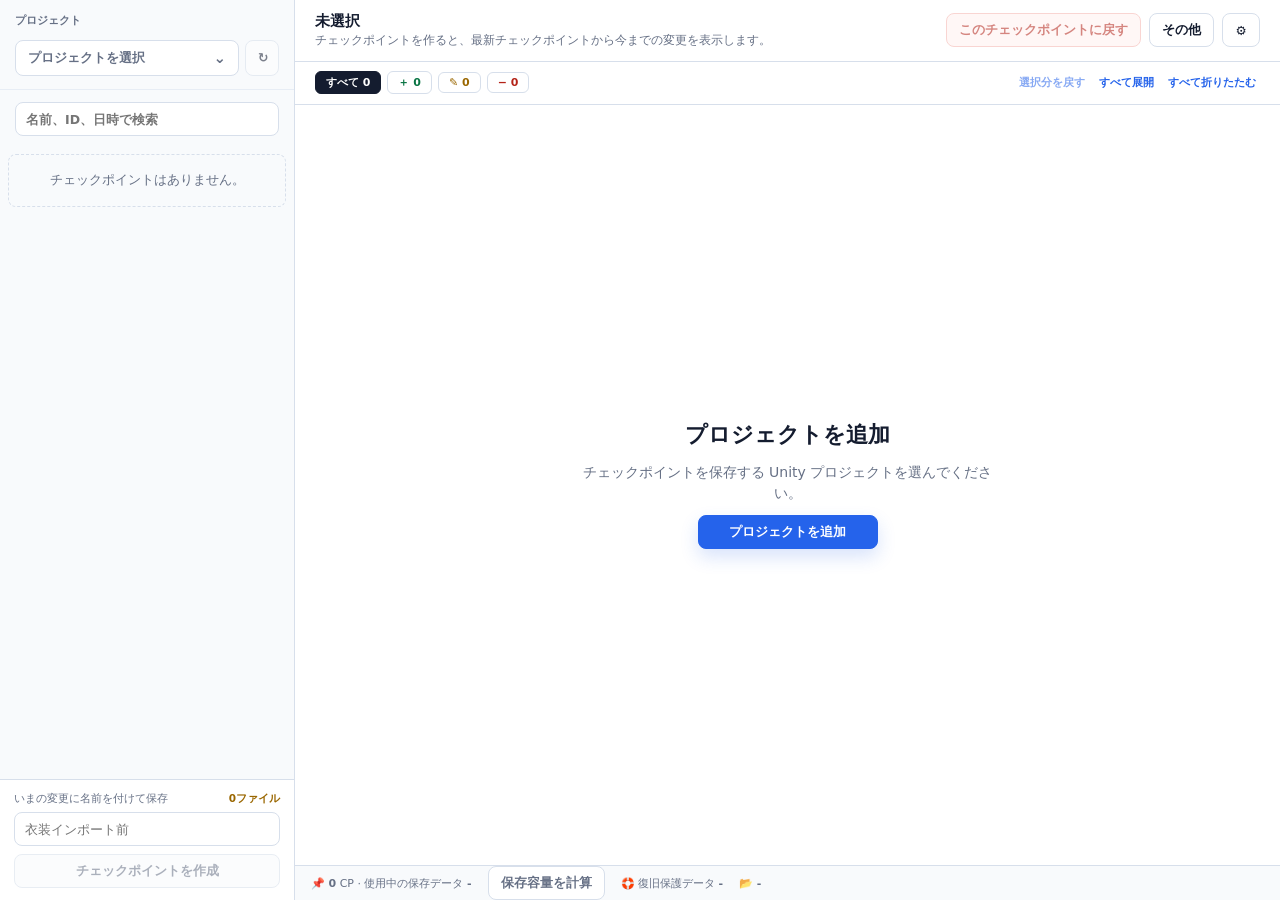
==== commit c31778e3: "Harden storage integrity and project recovery" ====
--- a/src/CheckPo.Tauri/frontend/index.html
+++ b/src/CheckPo.Tauri/frontend/index.html
@@ -146,6 +146,7 @@
 
           <footer class="status-bar">
             <span data-i18n-title="referencedStorageDescription">📌 <strong id="checkpointCount">0</strong> CP · <span data-i18n="referencedStorage">使用中の保存データ</span> <strong id="storedSize">-</strong></span>
+            <button class="ghost-button" id="calculateStorageSizeButton" type="button" data-i18n="calculateStorageSize">保存容量を計算</button>
             <span>🛟 復旧保護データ <strong id="recoveryRescueSize">-</strong></span>
             <span class="status-path">📂 <strong id="projectStatusPath">-</strong></span>
             <span class="auto-refresh-status" id="autoRefreshStatus" hidden>
@@ -398,7 +399,7 @@
         <section class="rollback-zone">
           <div class="danger-band">
             <h2 data-i18n="rollbackTitle">Rollback modifies the current Unity project</h2>
-            <p data-i18n="rollbackAuthoritativeDescription">Close Unity before restoring. CheckPo verifies the target is stable and temporarily protects conflicting content before applying the selected checkpoint.</p>
+            <p data-i18n="rollbackApplyDescription">You can restore while Unity is running. CheckPo writes only the targets fixed by the preview; later Unity saves appear as new changes.</p>
             <p id="rollbackSummary" data-i18n="rollbackEmpty">Preview rollback before applying it.</p>
             <p class="dialog-error" id="rollbackError" role="alert" hidden></p>
             <ul id="rollbackWarnings"></ul>
@@ -406,7 +407,7 @@
           <div class="rollback-confirm">
             <label class="checkbox-row">
               <input id="rollbackConfirm" type="checkbox" />
-              <span data-i18n="rollbackConfirm">I understand this will modify the current Unity project.</span>
+              <span data-i18n="rollbackConfirm">I understand the previewed targets will be overwritten with the selected checkpoint.</span>
             </label>
             <button class="button danger" id="applyRollbackButton" type="button" data-command="apply_rollback" disabled>
               <span data-i18n="applyRollback">Apply rollback</span>
@@ -421,27 +422,27 @@
       <section class="recovery-conflict-dialog" role="dialog" aria-modal="true" aria-labelledby="recoveryConflictTitle">
         <header class="recovery-conflict-header">
           <div>
-            <p class="eyebrow">中断された作業の復旧</p>
-            <h2 id="recoveryConflictTitle">残したいファイルを選ぶ</h2>
-          </div>
-          <button class="ghost-button" id="closeRecoveryConflictButton" type="button">閉じる</button>
+            <p class="eyebrow" data-i18n="recoveryConflictEyebrow">中断された作業の復旧</p>
+            <h2 id="recoveryConflictTitle" data-i18n="recoveryConflictTitle">残したいファイルを選ぶ</h2>
+          </div>
+          <button class="ghost-button" id="closeRecoveryConflictButton" type="button" data-i18n="close">閉じる</button>
         </header>
 
-        <p>先にUnityを閉じてください。選んだファイルは別の場所へ保存できます。すべての競合内容は復旧前にCheckPo内部へ一時保護されますが、「復旧用データの片付け」で削除されます。</p>
+        <p data-i18n="recoveryConflictDescription">選んだファイルは別の場所へ保存できます。すべての競合内容は復旧前にCheckPo内部へ一時保護されますが、「復旧用データの片付け」で削除されます。</p>
         <p class="dialog-status" id="recoveryConflictStatus" role="status" aria-live="polite" hidden></p>
 
         <label class="recovery-select-all">
           <input id="recoverySelectAll" type="checkbox" checked />
-          <span>すべて選択</span>
+          <span data-i18n="recoveryConflictSelectAll">すべて選択</span>
           <strong id="recoverySelectionSummary"></strong>
         </label>
         <div class="recovery-conflict-list" id="recoveryConflictList"></div>
 
         <label class="field">
-          <span>保存先</span>
+          <span data-i18n="recoveryConflictExportRoot">保存先</span>
           <span class="field-with-button">
-            <input id="recoveryExportRoot" type="text" readonly placeholder="保存先フォルダーを選んでください" />
-            <button class="icon-button square-icon-button field-folder-button" id="pickRecoveryExportRootButton" type="button" aria-label="保存先フォルダーを選ぶ" title="保存先フォルダーを選ぶ">
+            <input id="recoveryExportRoot" type="text" readonly data-i18n-placeholder="recoveryConflictExportRootPlaceholder" placeholder="保存先フォルダーを選んでください" />
+            <button class="icon-button square-icon-button field-folder-button" id="pickRecoveryExportRootButton" type="button" data-i18n-aria-label="recoveryConflictPickExportRoot" data-i18n-title="recoveryConflictPickExportRoot" aria-label="保存先フォルダーを選ぶ" title="保存先フォルダーを選ぶ">
               <svg viewBox="0 0 24 24" aria-hidden="true" focusable="false">
                 <path d="M3.5 6.5h6l2 2h9v9.5a2 2 0 0 1-2 2h-15a2 2 0 0 1-2-2v-9.5a2 2 0 0 1 2-2Z" />
                 <path d="M3.5 8.5h17" />
@@ -452,9 +453,9 @@
 
         <p class="recovery-selection-warning" id="recoverySelectionWarning" hidden></p>
         <div class="dialog-actions recovery-conflict-actions">
-          <button class="button" id="cancelRecoveryConflictButton" type="button">キャンセル</button>
-          <button class="button danger-secondary" id="applyRecoveryConflictWithoutExportButton" type="button" disabled>外部保存せず復旧</button>
-          <button class="button primary" id="applyRecoveryConflictButton" type="button" disabled>選んだファイルを保存して復旧</button>
+          <button class="button" id="cancelRecoveryConflictButton" type="button" data-i18n="recoveryConflictCancel">キャンセル</button>
+          <button class="button danger-secondary" id="applyRecoveryConflictWithoutExportButton" type="button" disabled data-i18n="recoveryConflictApplyWithoutExport">外部保存せず復旧</button>
+          <button class="button primary" id="applyRecoveryConflictButton" type="button" disabled data-i18n="recoveryConflictApplyWithExport">選んだファイルを保存して復旧</button>
         </div>
       </section>
     </div>
@@ -476,6 +477,7 @@
         </fieldset>
         <div class="confirm-actions">
           <button class="button" id="confirmCancelButton" type="button">キャンセル</button>
+          <button class="button danger-secondary" id="confirmAlternativeButton" type="button" hidden>別の方法で続行</button>
           <button class="button danger" id="confirmOkButton" type="button">戻す</button>
         </div>
       </section>
@@ -507,6 +509,9 @@
     <script src="./utils.js" defer></script>
     <script src="./i18n.js" defer></script>
     <script src="./frontend-state.js" defer></script>
+    <script src="./app-recovery.js" defer></script>
+    <script src="./app-checkpoints.js" defer></script>
+    <script src="./app-progress.js" defer></script>
     <script src="./app.js" defer></script>
     <script src="./theme.js" defer></script>
     <script src="./diff-tree.js" defer></script>
--- a/src/CheckPo.Tauri/frontend/styles.css
+++ b/src/CheckPo.Tauri/frontend/styles.css
@@ -450,7 +450,8 @@
   font-weight: 800;
 }
 
-.project-dialog-item small {
+.project-dialog-item span {
+  min-width: 0;
   overflow: hidden;
   color: var(--muted);
   font-size: 12px;
@@ -2235,6 +2236,7 @@
 .checkpoint-row.is-selected,
 .history-sidebar .checkpoint-row.is-selected {
   outline: 1px solid #bfdbfe;
+  outline-offset: -1px;
   background: var(--primary-soft);
 }
 
@@ -2250,11 +2252,6 @@
 .history-sidebar .checkpoint-row.working-row {
   border: 1px solid rgba(245, 158, 11, 0.32);
   background: rgba(245, 158, 11, 0.1);
-}
-
-.checkpoint-row.working-row:hover,
-.history-sidebar .checkpoint-row.working-row:hover {
-  background: rgba(245, 158, 11, 0.16);
 }
 
 .checkpoint-id {
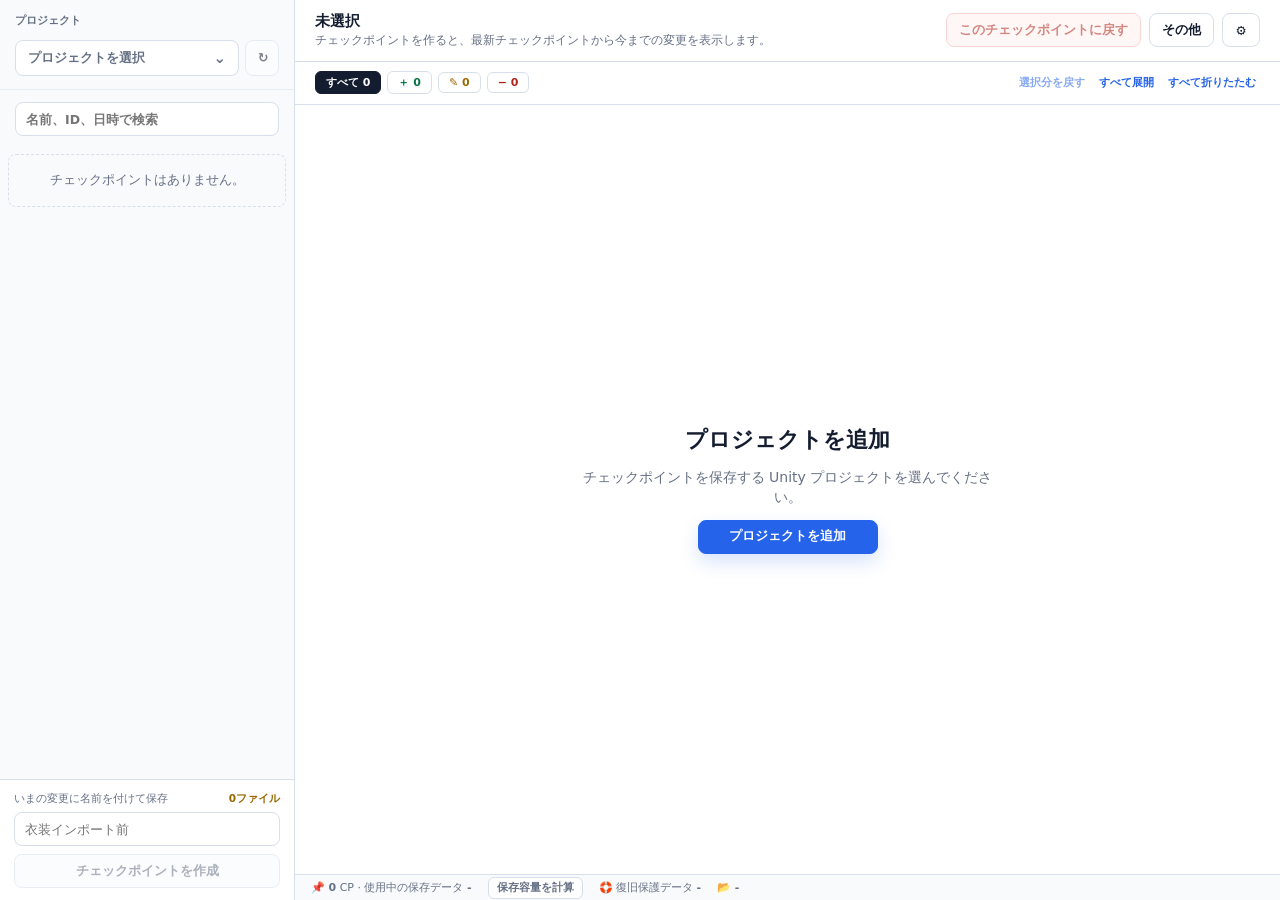
==== commit 92afdad0: "Improve frontend status feedback" ====
--- a/src/CheckPo.Tauri/frontend/index.html
+++ b/src/CheckPo.Tauri/frontend/index.html
@@ -136,6 +136,10 @@
           </section>
 
           <section class="detail-content">
+            <div class="diff-refresh-indicator" id="autoRefreshStatus" role="status" aria-live="polite" aria-atomic="true" hidden>
+              <span class="activity-dot" aria-hidden="true"></span>
+              <span data-i18n="refreshingDiffView">差分表示を更新中</span>
+            </div>
             <div class="project-empty-state" id="projectEmptyState">
               <h2 data-i18n="noProjectTitle">プロジェクトを追加</h2>
               <p data-i18n="noProjectDescription">チェックポイントを保存する Unity プロジェクトを選んでください。</p>
@@ -149,14 +153,14 @@
             <button class="ghost-button" id="calculateStorageSizeButton" type="button" data-i18n="calculateStorageSize">保存容量を計算</button>
             <span>🛟 復旧保護データ <strong id="recoveryRescueSize">-</strong></span>
             <span class="status-path">📂 <strong id="projectStatusPath">-</strong></span>
-            <span class="auto-refresh-status" id="autoRefreshStatus" hidden>
-              <span class="activity-dot" aria-hidden="true"></span>
-              <span data-i18n="refreshingDiffView">差分表示を更新中</span>
-            </span>
             <span class="advanced-metric" hidden><strong id="logicalSize">-</strong><strong id="uniqueBlobs">-</strong><strong id="packCount">-</strong></span>
           </footer>
         </section>
       </main>
+    </div>
+
+    <div class="toast" id="toast" role="status" aria-live="polite" aria-atomic="true" hidden>
+      <span id="toastText"></span>
     </div>
 
     <div class="context-menu" id="contextMenu" role="menu" hidden></div>
--- a/src/CheckPo.Tauri/frontend/styles.css
+++ b/src/CheckPo.Tauri/frontend/styles.css
@@ -2426,6 +2426,7 @@
 }
 
 .detail-content {
+  position: relative;
   flex: 1 1 0;
   min-height: 0;
   overflow: hidden;
@@ -2663,14 +2664,25 @@
   text-overflow: ellipsis;
 }
 
-.auto-refresh-status {
+.diff-refresh-indicator {
+  position: absolute;
+  top: 16px;
+  left: 50%;
+  z-index: 3;
   display: inline-flex;
   align-items: center;
-  gap: 6px;
-  margin-left: auto;
+  gap: 9px;
+  transform: translateX(-50%);
+  border: 1px solid color-mix(in srgb, var(--primary) 35%, var(--border));
+  border-radius: 999px;
+  background: var(--surface-elevated);
   color: var(--primary);
+  box-shadow: var(--shadow);
+  padding: 9px 14px;
+  font-size: 12.5px;
   font-weight: 700;
   white-space: nowrap;
+  pointer-events: none;
 }
 
 .activity-dot {
@@ -2690,6 +2702,39 @@
   100% {
     box-shadow: 0 0 0 0 rgba(37, 99, 235, 0);
   }
+}
+
+.toast {
+  position: fixed;
+  right: 16px;
+  bottom: 42px;
+  z-index: 120;
+  max-width: min(360px, calc(100vw - 32px));
+  border: 1px solid var(--border);
+  border-radius: 8px;
+  background: var(--surface-elevated);
+  color: var(--text);
+  box-shadow: var(--shadow);
+  padding: 8px 12px;
+  font-size: 12px;
+  font-weight: 700;
+  line-height: 1.4;
+  pointer-events: none;
+  transition: opacity 160ms ease, transform 160ms ease;
+}
+
+.toast.is-hiding {
+  transform: translateY(6px);
+  opacity: 0;
+}
+
+.status-bar #calculateStorageSizeButton {
+  height: 22px;
+  min-height: 22px;
+  border-radius: 6px;
+  padding: 2px 8px;
+  font-size: 11px;
+  line-height: 1;
 }
 
 .update-banner,
